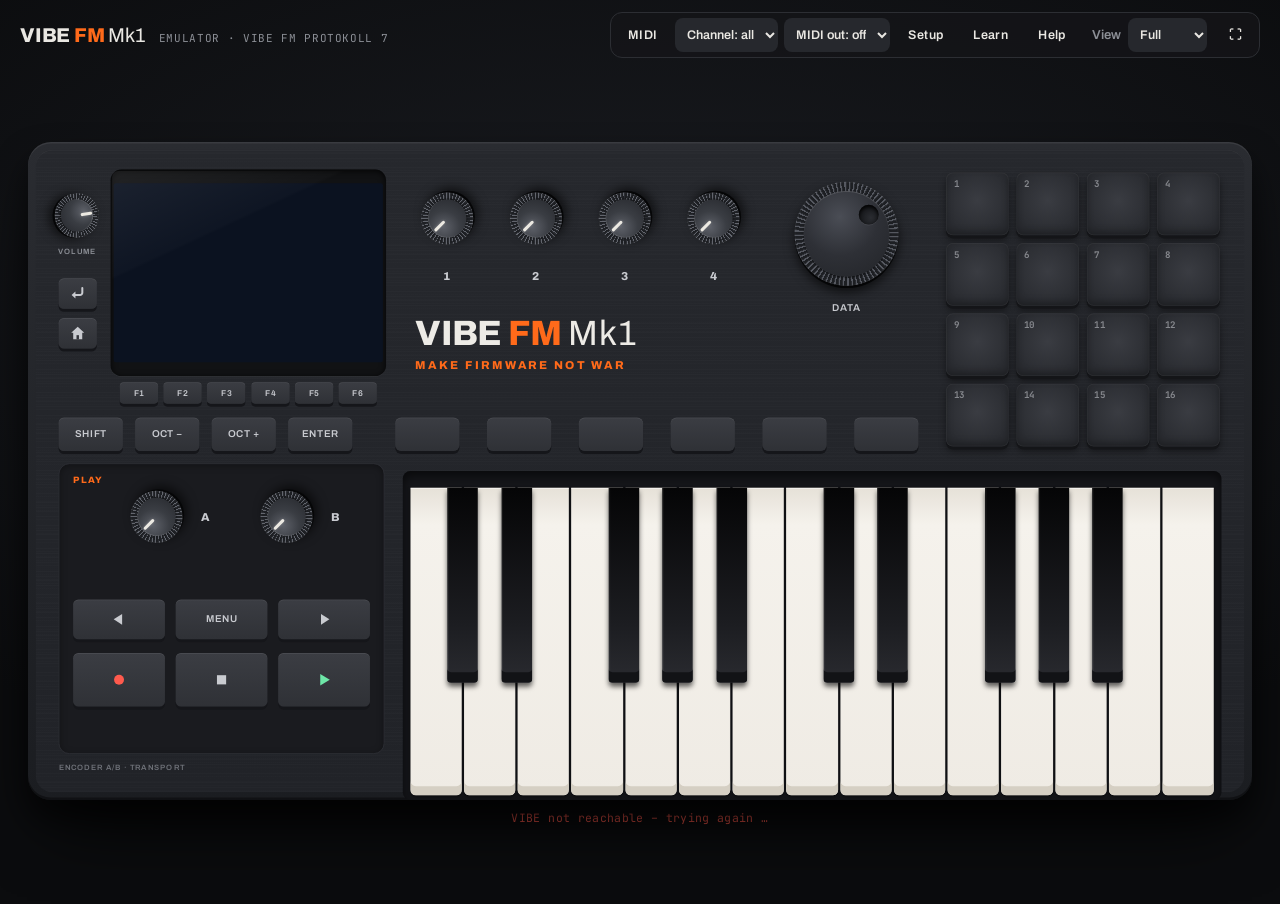
==== emulator/index.html @ ec6e6253 "The emulator in the SDK (emulator/, tools/emulator.py – the device in your browser, your builds list" ====
<!doctype html>
<html lang="en">
<head>
<meta charset="utf-8">
<meta name="viewport" content="width=device-width, initial-scale=1, viewport-fit=cover">
<meta name="robots" content="noindex, nofollow">
<meta name="theme-color" content="#0B0C0E">
<meta name="description" content="VIBE FM Mk1 in the browser: play the device with its real firmware – pads, keys, sequencer, synth.">
<title>VIBE FM Mk1 · Emulator</title>
<link rel="icon" href="data:image/svg+xml,%3Csvg xmlns='http://www.w3.org/2000/svg' viewBox='0 0 32 32'%3E%3Crect width='32' height='32' rx='7' fill='%23111214'/%3E%3Crect x='6' y='6' width='9' height='9' rx='2' fill='%23FF6A1A'/%3E%3Crect x='17' y='6' width='9' height='9' rx='2' fill='%233FA9F5'/%3E%3Crect x='6' y='17' width='9' height='9' rx='2' fill='%23F5C93F'/%3E%3Crect x='17' y='17' width='9' height='9' rx='2' fill='%236EE7A8'/%3E%3C/svg%3E">
<link rel="stylesheet" href="css/vibe.css">
<style>
  .tools select { min-height: 34px; border: 0; border-radius: 8px; background: #26282D; color: var(--fg); font: 600 12.5px var(--sans); padding: 0 8px; cursor: pointer; max-width: 190px; }
  .status { margin: 10px 0 0; font: 400 11.5px var(--mono); color: var(--muted); min-height: 16px; letter-spacing: 0.03em; }
  .status.bad { color: #FF5A4D; }
  body.plugin.dropping::after { content: 'Drop the firmware here – the .zip from thefirmwarehub.com (or its .wasm)'; position: fixed; inset: 12px; z-index: 50; display: grid; place-items: center; text-align: center; padding: 24px; border: 3px dashed #FF60BE; border-radius: 30px; background: rgba(11, 12, 14, 0.82); font: 800 26px var(--sans); color: var(--fg); pointer-events: none; }
  .stagewrap.drop::after { content: 'Drop firmware (.wasm) here'; position: absolute; inset: 0; z-index: 20; display: grid; place-items: center; border: 3px dashed var(--accent); border-radius: 30px; background: rgba(11, 12, 14, 0.7); font: 800 28px var(--sans); color: var(--fg); }
  .dispmenu p { margin: 0 0 8px; color: #8A93A6; font-size: 11px; }
</style>
</head>
<body>
<header class="topbar">
  <div class="brand"><b>VIBE</b> <em>FM</em> <span>Mk1</span> <small>Emulator · VIBE FM Protokoll 7</small></div>
  <nav class="tools" aria-label="Tools">
    <select id="fw" aria-label="Firmware"></select>
    <button type="button" id="tb-rear" class="wide" title="Show or hide the rear panel connectors">Rear panel</button>
    <button type="button" id="tb-in" class="wide" title="Microphone or audio interface: channel 1 = IN 1, channel 2 = IN 2">Audio input</button>
    <button type="button" id="tb-midi" class="wide" title="USB MIDI: keyboard, Launchpad Mini MK3, BeatStep Pro …">MIDI</button>
    <select id="midich" aria-label="MIDI channel" title="Global MIDI channel: only messages on this channel reach the firmware (pads on channel 10 and the controller mapping always apply)"><option value="0">Channel: all</option><option value="1">Channel 1</option><option value="2">Channel 2</option><option value="3">Channel 3</option><option value="4">Channel 4</option><option value="5">Channel 5</option><option value="6">Channel 6</option><option value="7">Channel 7</option><option value="8">Channel 8</option><option value="9">Channel 9</option><option value="10">Channel 10</option><option value="11">Channel 11</option><option value="12">Channel 12</option><option value="13">Channel 13</option><option value="14">Channel 14</option><option value="15">Channel 15</option><option value="16">Channel 16</option></select>
    <select id="midiout" aria-label="MIDI out" title="SDK 9: where the firmware's MIDI out goes (notes, clock) – a port, or off"><option value="">MIDI out: off</option></select>
    <button type="button" id="tb-setup" class="wide" title="Set up a controller: walks you through every VIBE control, you move the matching one on your controller">Setup</button>
    <button type="button" id="tb-learn" class="wide" title="MIDI learn: tap a VIBE control, then move one on your controller. Shift+click clears all mappings">Learn</button>
    <button type="button" id="tb-cheat" title="Cheat sheet of the running firmware, right of the device">Cheat sheet</button>
    <button type="button" id="tb-help">Help</button>
    <label class="viewsel" title="Editor: every parameter at once · Full: the whole device · Rack: the device without keys and pads, the display bigger · Display: just the screen, pixel-exact">View
      <select id="tb-view">
        <option value="editor" hidden disabled>Editor</option>
        <option value="full">Full</option>
        <option value="rack">Rack</option>
        <option value="display">Display</option>
      </select>
    </label>
    <button type="button" id="tb-full" aria-label="Full screen">⛶</button>
  </nav>
  <input type="file" id="fwfile" accept=".wasm" hidden>
</header>

<main class="stage">
  <div id="stagewrap" class="stagewrap">
    <div id="device" class="device" aria-label="VIBE FM Mk1"></div>
    <div id="power" class="power">
      <div class="intro">
        <p class="kicker">Playable prototype · real firmware in the browser</p>
        <h1>VIBE <em>FM</em> <span>Mk1</span></h1>
        <p class="lead">One instrument, many firmwares. What you play here is the same code that will run on the device.</p>
        <div class="cta">
          <button type="button" id="power-on" class="go"><span class="pwr">⏻</span>Power on</button>
          <button type="button" id="power-demo" class="demo">▶ Hear the demo</button>
        </div>
        <ul class="hints">
          <li>Tap <b>pads &amp; keys</b></li>
          <li>Hold <b>HOME</b> = all modes</li>
          <li>Drag or scroll the <b>encoders</b></li>
        </ul>
        <p class="foot">Headphones recommended · <a href="https://vibe3d.designburgapps.com/" target="_blank" rel="noopener">See the device in 3D ↗</a></p>
        <p class="turn">Please turn your phone sideways</p>
      </div>
    </div>
  </div>
  <div id="rear" class="rear" aria-label="Rear panel: connectors"></div>
  <p id="status" class="status" role="status"></p>
</main>

<aside id="cheat" class="cheat" aria-label="Firmware cheat sheet" hidden><p class="none">Power on – then this shows how to play the running firmware.</p></aside>

<dialog id="help" class="help">
  <h2>How to play VIBE</h2>
  <div class="cols">
    <section>
      <h3>On the device</h3>
      <ul>
        <li><b>PLAY / STOP</b> start the beat, <b>REC</b> records pads and keys into the pattern.</li>
        <li><b>Pads</b> play drums – centre = loud, edge = soft.</li>
        <li><b>Keys</b> play the synth, swiping across works too.</li>
        <li><b>Encoders</b>: drag or scroll. <b>A / B</b> and <b>DATA</b> do what the display's left column says. Values show in the display.</li>
        <li><b>F1–F6</b> do what the display shows above them.</li>
        <li><b>MENU</b> shows every encoder, key and pad of the open page in the display – hold SHIFT for the second layer.</li>
        <li><b>Cheat sheet</b> (top bar): how the running firmware is played, right of the device, toggles on and off.</li>
        <li><b>OberVave 2.0</b> (default): four tracks A–D. <b>F1</b> MIXER (again: LEVEL → PAN → SENDS), <b>F2</b> TRACKS, <b>F3/F4</b> sound, <b>F5</b> SAVE, <b>F6</b> GLOBAL, SHIFT+F6 UNDO. Colour keys FX ENV LFO ARP EDIT SEQ; SEQ again = TRACKS → STEPS → TRACK. Pad row 1 = start/stop a track on the bar, row 2 = select a track; in MIXER rows 2–3 mute (SHIFT+pad = solo). A = track, B = sound, DATA = bar (STEPS) or next pattern (MIXER / TRACKS). Hold <b>REC</b> 1 s or <b>SHIFT+REC</b> clears the selected track.</li>
        <li><b>VIBE GROOVE 1.5</b> (groovebox): eight tracks A–H in two banks (<b>tap SHIFT</b> = A–D / E–H), each DRUMS or SYNTH with any kit or sound. Played like OberVave – same F keys, colour keys, pads and encoders.</li>
        <li><b>OberVave 3 (beta)</b> and <b>GROOVE</b>: the colour keys run as the signal goes – <b>SOUND · ENV · LFO · ARP · FX · SEQ</b> (OberVave 2.0 still FX ENV LFO ARP EDIT SEQ).</li>
        <li><b>Holding with the mouse:</b> in OberVave first <b>SHIFT+F5</b> (HOLD), then a colour key – it stays held until you click it again.</li>
      </ul>
    </section>
    <section>
      <h3>Computer keyboard</h3>
      <ul>
        <li><kbd>Z</kbd><kbd>X</kbd><kbd>C</kbd>… white keys, <kbd>S</kbd><kbd>D</kbd><kbd>G</kbd>… black keys (on a German layout <kbd>Y</kbd> instead of <kbd>Z</kbd>)</li>
        <li><kbd>1</kbd>–<kbd>8</kbd>, <kbd>Q</kbd>–<kbd>I</kbd> pads 1–16</li>
        <li><kbd>Space</kbd> play/stop · <kbd>O</kbd> REC · <kbd>Tab</kbd> HOME</li>
        <li><kbd>←</kbd><kbd>→</kbd> octave · <kbd>Shift</kbd> SHIFT · <kbd>Esc</kbd> back</li>
      </ul>
      <h3>Controllers (USB MIDI, Chrome/Edge)</h3>
      <ul>
        <li><b>Launchpad Mini MK3</b>: top left 4×4 = pads, top right = PLAY/STOP/REC/HOME and the six keys, bottom two octaves of keys, lights as on the device.</li>
        <li><b>MPK mini IV / MK3</b> (any preset, DAW too): K1–K4 = encoders 1–4, K5 = DATA, K6 = volume, K7 = A, K8 = B; pads = pads 1–8, bank B = 9–16; keys, pitch/mod wheel and sustain pedal go to the firmware. Buttons (only in the <b>DAW preset</b>): − / + step through the colour keys, MIXER, TRACKS, GLOBAL and MENU; TAP TEMPO = the chosen one again (pages through its area); Stop/Play = PLAY, Loop = STOP, Record = REC, Undo = HOME, Overdub = ENTER, SHIFT = SHIFT, push encoder = DATA. Black keys wrong? The MPK's Scales mode is on (SHIFT+pad 7 turns it off). Map it differently: <b>Setup</b>.</li>
        <li><b>MIDI channel</b> (top bar): "all" passes every channel to the firmware; channel 1–16 only that one. Pads on channel 10 and the controller mappings (MPK, Launchpad, learned) always apply.</li>
        <li><b>BeatStep Pro</b> &amp; co.: drum pads (channel 10) = pads; knobs with <b>Learn</b>: tap a VIBE control, move one on the controller.</li>
      </ul>
      <h3>Rear panel (below the device)</h3>
      <ul>
        <li><b>IN 1 / IN 2</b>: channels 1 and 2 of your interface. LINE / MIC / HI-Z is set by the firmware.</li>
        <li><b>PEDAL</b>: footswitch (<kbd>P</kbd> or MIDI CC64) or expression (knob or CC11).</li>
        <li><b>CV OUT / GATE OUT</b> show what the firmware sends. <b>CV IN</b>: knob −5…+5 V. <b>CLK IN</b>: tap or MIDI clock.</li>
      </ul>
      <h3>Firmware</h3>
      <ul>
        <li>Choose it in the top bar, HOME + pad 16, or drop your own <b>.wasm</b> onto the device.</li>
      </ul>
    </section>
  </div>
  <p class="note">This runs the real firmware (C → WebAssembly) on the VIBE SDK – the same code goes onto the device.</p>
  <button type="button" id="help-close" class="close">Close</button>
</dialog>

<script type="module" src="js/host.js"></script>
</body>
</html>
---- emulator/css/vibe.css ----
/* VIBE FM Mk1 web: a dark product stage with the device scaled to fit. The device itself is drawn at 1600 x 860 px
   (4 px = 1 mm, same numbers as the 3D model) and scaled as one block, so every control keeps its real proportions. */
@font-face { font-family: 'Archivo'; font-weight: 400; font-display: swap; src: url(../fonts/archivo-latin-400-normal.woff2) format('woff2'); }
@font-face { font-family: 'Archivo'; font-weight: 600; font-display: swap; src: url(../fonts/archivo-latin-600-normal.woff2) format('woff2'); }
@font-face { font-family: 'Archivo'; font-weight: 800; font-display: swap; src: url(../fonts/archivo-latin-800-normal.woff2) format('woff2'); }
@font-face { font-family: 'JetBrains Mono'; font-weight: 400; font-display: swap; src: url(../fonts/jetbrains-mono-latin-400-normal.woff2) format('woff2'); }
@font-face { font-family: 'JetBrains Mono'; font-weight: 700; font-display: swap; src: url(../fonts/jetbrains-mono-latin-700-normal.woff2) format('woff2'); }

:root {
  --accent: #FF6A1A; --bg: #0B0C0E; --fg: #E9E7E2; --muted: #8C8F96; --line: #2C2E33;
  --sans: 'Archivo', 'Helvetica Neue', Arial, sans-serif; --mono: 'JetBrains Mono', ui-monospace, Menlo, monospace;
  color-scheme: dark;
}
* { box-sizing: border-box; }
html, body { margin: 0; height: 100%; }
body {
  background: radial-gradient(120% 90% at 50% 35%, #1a1c21 0%, #0B0C0E 62%) fixed, var(--bg);
  color: var(--fg); font-family: var(--sans); overflow: hidden; -webkit-tap-highlight-color: transparent;
}

/* ---------- top bar ---------- */
.topbar { display: flex; align-items: center; justify-content: space-between; gap: 12px; padding: calc(env(safe-area-inset-top, 0px) + 12px) 20px 6px; }
.brand { font-size: 20px; letter-spacing: -0.01em; white-space: nowrap; }
.brand b { font-weight: 800; } .brand em { font-style: normal; font-weight: 800; color: var(--accent); } .brand span { font-weight: 400; }
.brand small { font: 400 11px var(--mono); color: var(--muted); letter-spacing: 0.06em; margin-left: 10px; text-transform: uppercase; }
body.plugin .brand span { color: #FF60BE; font-weight: 800; }
.brand small.claim { font: 800 11px var(--sans); color: #FFFFFF; letter-spacing: 0.2em; } .brand small.claim i { font-style: normal; color: #FF60BE; }
.tools { display: flex; gap: 6px; min-width: 0; overflow-x: auto; scrollbar-width: none; padding: 5px; border-radius: 12px; background: rgba(20, 21, 24, 0.8); border: 1px solid var(--line); }
.tools button { min-height: 34px; padding: 0 12px; border: 0; border-radius: 8px; background: transparent; color: var(--fg); font: 600 12.5px var(--sans); letter-spacing: 0.03em; cursor: pointer; }
.tools button:hover { background: #26282D; }
.tools button.on { background: var(--accent); color: #111214; }
.tools button:focus-visible { outline: 2px solid var(--fg); outline-offset: 2px; }
.tools button { white-space: nowrap; flex: none; }
.rear[hidden] { display: none; }
@media (max-width: 1100px) { .brand small:not(.claim) { display: none; } .tools .wide:not(#tb-rear) { display: none; } }
/* phones held sideways: every pixel of height goes to the device */
@media (max-height: 500px) {
  .topbar { padding: calc(env(safe-area-inset-top, 0px) + 4px) 10px 2px; } .brand { font-size: 15px; }
  .tools { padding: 3px; } .tools button, .tools select { min-height: 28px; font-size: 11.5px; }
  .status { display: none; } .stage { height: calc(100% - 40px); }
}
@media (max-width: 640px) { .brand { font-size: 17px; } .tools button { padding: 0 9px; font-size: 12px; } .tools select { max-width: 130px; } .topbar { padding-left: 10px; padding-right: 10px; } }

/* ---------- stage ---------- */
.stage { display: flex; flex-direction: column; align-items: center; justify-content: center; height: calc(100% - 60px); }
.bigdisp { display: none; position: fixed; inset: 0; top: 48px; z-index: 30; background: #050607; flex-direction: column; align-items: center; justify-content: center; cursor: zoom-out; }
.biglabels { display: flex; flex-wrap: wrap; justify-content: center; gap: 6px 16px; margin-top: 12px; font: 13px var(--mono); color: #8A93A6; max-width: 90vw; }
.biglabels b { color: #E6EAF2; margin-right: 4px; } .biglabels i { flex-basis: 100%; height: 0; }
.btn.free { font: 700 11px var(--sans); letter-spacing: 0.04em; }
.bigdisp.on { display: flex; }
.bigdisp canvas { image-rendering: pixelated; image-rendering: crisp-edges; border-radius: 6px; box-shadow: 0 0 60px #000; }
.stagewrap { position: relative; -webkit-touch-callout: none; user-select: none; -webkit-user-select: none; }
.device {
  position: absolute; left: 0; top: 0; width: 1600px; height: 860px; transform-origin: 0 0;
  border-radius: 30px; overflow: hidden; touch-action: none; user-select: none; -webkit-user-select: none; -webkit-touch-callout: none;
  background: linear-gradient(180deg, #2a2c31 0%, #1b1d21 100%);
  box-shadow: 0 60px 90px -30px rgba(0, 0, 0, 0.85), 0 22px 40px rgba(0, 0, 0, 0.55), inset 0 2px 0 rgba(255, 255, 255, 0.07), inset 0 -3px 0 rgba(0, 0, 0, 0.4);
}
.plate {
  position: absolute; inset: 10px; border-radius: 22px;
  background:
    repeating-linear-gradient(0deg, rgba(255, 255, 255, 0.016) 0 1px, transparent 1px 2px, rgba(255, 255, 255, 0.008) 2px 3px, transparent 3px 6px),
    linear-gradient(180deg, #26282d, #212328);
  box-shadow: inset 0 1px 0 rgba(255, 255, 255, 0.06);
}
.plate > * { position: absolute; }
.print { transform: translate(-50%, 0) translate(-10px, -10px); color: #C9CBD0; font: 600 13px var(--sans); letter-spacing: 1px; white-space: nowrap; }
.print.knum { font-size: 15px; font-weight: 800; }
.print.small { font-size: 10px; color: #8d9097; letter-spacing: 1.2px; }
.print.left { transform: translate(-10px, -10px); color: #6F7279; }
.wordmark { left: 0; transform: translate(-10px, -10px); font: 800 46px/1 var(--sans); color: #EDEBE6; letter-spacing: -0.5px; white-space: nowrap; }
.wordmark b { color: var(--accent); font-weight: 800; }
.wordmark span { font-weight: 400; letter-spacing: 1px; }
.wordmark i { display: block; font: 800 15px var(--sans); letter-spacing: 3px; color: var(--accent); font-style: normal; margin-top: 10px; }
.wordmark i em { font-style: normal; }
/* the plugin: VIBE FM VST, the claim white and pink (the hub's colours) */
body.plugin .wordmark i { color: #FFFFFF; } body.plugin .wordmark i em { color: #FF60BE; }
body.plugin .wordmark span { color: #FF60BE; font-weight: 800; }
/* ---------- the box view: no keys, no pads, the display bigger (panel.js setBox) ---------- */
.device.boxview { height: 620px; }
.device.boxview .screen, .device.boxview .dispmenu { left: 6px; top: 7px; width: 648px; height: 432px; }
.device.boxview .wordmark { font-size: 36px; } .device.boxview .wordmark i { font-size: 13px; margin-top: 7px; }
.device.boxview .pad, .device.boxview .key, .device.boxview .keybed, .device.boxview .plate > .print { display: none; }
.boxprints { display: none; } .device.boxview .boxprints { display: block; }
.boxprints .print { position: absolute; transform: translate(-50%, 0); }
.playpanel { transform: translate(-10px, -10px); background: #1A1B1F; border: 1.5px solid #2E3036; border-radius: 14px; box-shadow: inset 0 2px 10px rgba(0, 0, 0, 0.35); }
.playpanel span { position: absolute; left: 18px; top: 14px; font: 800 12px var(--sans); letter-spacing: 2px; color: var(--accent); }
.keybed { transform: translate(-10px, -10px); background: #15161A; border-radius: 10px; box-shadow: inset 0 6px 14px rgba(0, 0, 0, 0.6); }

/* ---------- display ---------- */
.well { position: absolute; background: #111214; border-radius: 14px; box-shadow: inset 0 2px 8px rgba(0, 0, 0, 0.8), 0 1px 0 rgba(255, 255, 255, 0.05); }
.screen { position: absolute; left: 4px; top: 17.7px; width: 352px; height: 234.7px; border-radius: 3px; image-rendering: auto; background: #0B1220; }
.dispmenu { position: absolute; left: 4px; top: 17.7px; width: 352px; height: 234.7px; border-radius: 3px; background: rgba(11, 18, 32, 0.97); color: #E6EAF2; font: 12px var(--mono); padding: 10px 12px; overflow: auto; display: none; }
.dispmenu.on { display: block; }
.dispmenu h4 { margin: 0 0 8px; font: 700 13px var(--mono); color: var(--accent); }
.dispmenu button { display: flex; width: 100%; justify-content: space-between; gap: 8px; text-align: left; margin: 0 0 5px; padding: 7px 9px; border: 0; border-radius: 4px; background: #18223A; color: #E6EAF2; font: 700 11.5px var(--mono); cursor: pointer; }
.dispmenu button small { font-weight: 400; color: #8A93A6; }
.dispmenu button:hover, .dispmenu button:focus-visible { background: #24314A; outline: none; }
.dispmenu button.cur { box-shadow: inset 3px 0 0 var(--accent); }
.glass { position: absolute; inset: 2px; border-radius: 8px; pointer-events: none;
  background: linear-gradient(155deg, rgba(255, 255, 255, 0.07) 0%, rgba(255, 255, 255, 0.015) 32%, transparent 33%, transparent 100%); }

/* ---------- buttons ---------- */
.btn {
  position: absolute; border: 0; border-radius: 7px; cursor: pointer; padding: 0; touch-action: none;
  background: linear-gradient(180deg, #3b3d43, #2f3136); color: #C9CBD0; font: 600 13px var(--sans); letter-spacing: 0.04em;
  box-shadow: 0 4px 0 #15161a, 0 6px 12px rgba(0, 0, 0, 0.5), inset 0 1px 0 rgba(255, 255, 255, 0.09);
  transition: transform 0.04s, box-shadow 0.04s, background 0.08s;
  display: flex; align-items: center; justify-content: center;
}
.btn.soft { font-size: 11px; border-radius: 5px; box-shadow: 0 3px 0 #15161a, 0 4px 8px rgba(0, 0, 0, 0.45), inset 0 1px 0 rgba(255, 255, 255, 0.08); }
.btn svg { width: 24px; height: 24px; }
.btn.icon.rec { color: #FF5A4D; } .btn.icon.play { color: #6EE7A8; }
.btn.down { transform: translateY(3px); box-shadow: 0 1px 0 #15161a, 0 2px 4px rgba(0, 0, 0, 0.5), inset 0 1px 0 rgba(255, 255, 255, 0.05); }
.btn.led { --led: var(--accent); --lvl: 0;
  background: linear-gradient(180deg, color-mix(in srgb, var(--led) calc(var(--lvl) * 100%), #3b3d43), color-mix(in srgb, var(--led) calc(var(--lvl) * 92%), #2f3136));
  box-shadow: 0 4px 0 #15161a, 0 0 calc(var(--lvl) * 24px) color-mix(in srgb, var(--led) calc(var(--lvl) * 60%), transparent), inset 0 1px 0 rgba(255, 255, 255, 0.09); }
.btn.led.bright { color: #111214; }
.btn.led.down { box-shadow: 0 1px 0 #15161a, 0 0 calc(var(--lvl) * 18px) color-mix(in srgb, var(--led) calc(var(--lvl) * 60%), transparent); }
/* the six free keys: no print, a coloured light (dim = its colour, bright = active) */
.btn.free { border-radius: 8px; }
.btn:focus-visible { outline: 3px solid var(--fg); outline-offset: 3px; }

/* a key held by double click */
.btn.latched { outline: 2px dashed var(--fg); outline-offset: 3px; }

/* ---------- encoders ---------- */
.knobwrap { position: absolute; cursor: ns-resize; touch-action: none; border-radius: 50%; }
.knobwrap:focus-visible { outline: 3px solid var(--fg); outline-offset: 2px; }
.knob {
  position: absolute; left: 50%; top: 50%; border-radius: 50%;
  transform: translate(-50%, -50%) rotate(var(--a, -135deg));
  background: repeating-conic-gradient(from 0deg, #1d1f23 0deg 4deg, #62656d 4deg 6deg, #2a2c31 6deg 8deg);
  box-shadow: 0 8px 14px rgba(0, 0, 0, 0.65), 0 3px 0 #0b0c0e, inset 0 0 0 1px rgba(255, 255, 255, 0.06);
}
.knob .cap { position: absolute; inset: 13%; border-radius: 50%; background: radial-gradient(circle at 40% 28%, #5d6068 0%, #3a3d43 45%, #26282d 100%); box-shadow: inset 0 1px 1px rgba(255, 255, 255, 0.18), 0 1px 2px rgba(0, 0, 0, 0.6); }
.knob .ind { position: absolute; left: calc(50% - 2px); top: 16%; width: 4px; height: 26%; border-radius: 2px; background: #ece9e2; box-shadow: 0 0 4px rgba(255, 255, 255, 0.25); }
.knobwrap.grab .knob { box-shadow: 0 8px 14px rgba(0, 0, 0, 0.65), 0 3px 0 #0b0c0e, 0 0 0 2px color-mix(in srgb, var(--accent) 50%, transparent); }
.jogwrap { cursor: grab; }
.knob.jog { left: 0; top: 0; transform: none; background: repeating-conic-gradient(from 0deg, #1d1f23 0deg 2.5deg, #555860 2.5deg 4deg, #2a2c31 4deg 5deg); }
.knob.jog .cap { inset: 9%; background: radial-gradient(circle at 42% 30%, #4a4d55 0%, #2e3036 50%, #222428 100%); }
.knob.jog .dimple { position: absolute; left: 62%; top: 22%; width: 26px; height: 26px; border-radius: 50%; background: radial-gradient(circle at 60% 65%, #2a2c31, #0c0d0f); box-shadow: inset 0 3px 5px rgba(0, 0, 0, 0.9), 0 1px 0 rgba(255, 255, 255, 0.08); }

/* ---------- pads ---------- */
.pad {
  position: absolute; border-radius: 9px; cursor: pointer; touch-action: none;
  --l: 0; --c: #888;
  background:
    radial-gradient(circle at 50% 45%, color-mix(in srgb, var(--c) calc(var(--l) * 100%), #3a3c42) 0%, color-mix(in srgb, var(--c) calc(var(--l) * 70%), #2a2c31) 75%);
  box-shadow: 0 0 calc(var(--l) * 42px) color-mix(in srgb, var(--c) calc(var(--l) * 85%), transparent),
    0 4px 0 #141518, 0 6px 10px rgba(0, 0, 0, 0.45), inset 0 0 0 1px rgba(255, 255, 255, 0.05), inset 0 -5px 10px rgba(0, 0, 0, 0.3);
  transition: transform 0.04s;
}
.pad.down { transform: translateY(3px) scale(0.985); box-shadow: 0 0 calc(var(--l) * 42px) color-mix(in srgb, var(--c) calc(var(--l) * 85%), transparent), 0 1px 0 #141518, inset 0 0 0 1px rgba(255, 255, 255, 0.05); }
.pad .pn { position: absolute; left: 10px; top: 7px; font: 700 12px var(--mono); color: rgba(220, 224, 232, 0.5); mix-blend-mode: luminosity; }

/* ---------- keys ---------- */
.key { position: absolute; cursor: pointer; touch-action: none; }
.key.white {
  border-radius: 0 0 7px 7px; background: linear-gradient(180deg, #e6e1d8 0%, #f5f2ec 12%, #efebe4 100%);
  box-shadow: inset 0 -12px 0 #d5cfc3, inset 0 1px 0 #fff, 0 2px 4px rgba(0, 0, 0, 0.55);
}
.key.white.down { background: linear-gradient(180deg, #d7d2c8 0%, #e9e5de 14%, #e4dfd7 100%); box-shadow: inset 0 -5px 0 #cfc8bb, inset 0 3px 0 var(--accent), 0 1px 2px rgba(0, 0, 0, 0.5); }
.key.black {
  z-index: 2; border-radius: 0 0 5px 5px; background: linear-gradient(180deg, #050506 0%, #1c1d21 70%, #2a2b30 100%);
  box-shadow: inset 0 -14px 0 #121316, inset 2px 0 0 rgba(255, 255, 255, 0.05), 0 5px 7px rgba(0, 0, 0, 0.6);
}
.key.black.down { background: linear-gradient(180deg, #050506 0%, #141518 100%); box-shadow: inset 0 -6px 0 #0d0e10, inset 0 3px 0 var(--accent), 0 2px 3px rgba(0, 0, 0, 0.6); }

/* ---------- rear panel (jacks) ---------- */
.rear { display: flex; flex-wrap: wrap; align-items: center; justify-content: center; gap: 8px 18px; margin-top: 12px; padding: 8px 14px;
  max-width: calc(100vw - 32px); border: 1px solid var(--line); border-radius: 12px; background: rgba(20, 21, 24, 0.8); font: 600 11px var(--sans); }
.rear .rlabel { font: 700 10px var(--mono); letter-spacing: 0.14em; color: var(--accent); }
.rgroup { display: flex; align-items: center; gap: 10px; }
.jack { display: flex; flex-direction: column; align-items: center; gap: 2px; min-width: 52px; position: relative; }
.jack .hole { width: 18px; height: 18px; border-radius: 50%; background: radial-gradient(circle, #050506 0 38%, #8b8e95 40% 52%, #3a3c42 56%); box-shadow: 0 1px 2px rgba(0, 0, 0, 0.6); }
.jack b { font: 700 9.5px var(--sans); letter-spacing: 0.08em; color: #C9CBD0; white-space: nowrap; }
.jack small { font: 400 10px var(--mono); color: var(--muted); }
.jack .lvl { position: absolute; left: -6px; top: 2px; width: 3px; height: 20px; border-radius: 2px; background: #2c2e33; overflow: hidden; }
.jack .lvl::after { content: ''; position: absolute; left: 0; right: 0; bottom: 0; height: calc(var(--v, 0) * 100%); background: #6EE7A8; }
.jack .led { position: absolute; right: 2px; top: 0; width: 7px; height: 7px; border-radius: 50%; background: #2c2e33; }
.jack .led.on { background: var(--accent); box-shadow: 0 0 6px var(--accent); }
.rear .link { font: 700 9px var(--mono); letter-spacing: 0.1em; color: #4a4d55; }
.rear .link.on { color: #6EE7A8; }
.rear select, .rbtn { min-height: 30px; border: 0; border-radius: 7px; background: #26282D; color: var(--fg); font: 600 11.5px var(--sans); padding: 0 9px; cursor: pointer; }
.rbtn.on { background: var(--accent); color: #111214; }
.rear input[type=range] { width: 96px; accent-color: var(--accent); }
.rear [hidden] { display: none; }

/* ---------- power overlay = intro card ---------- */
.power {
  position: absolute; inset: 0; z-index: 10; border-radius: 30px; color: var(--fg); display: grid; place-items: center; padding: 16px;
  background: radial-gradient(70% 80% at 50% 50%, rgba(11, 12, 14, 0.62), rgba(11, 12, 14, 0.9));
  backdrop-filter: blur(4px) saturate(0.7); -webkit-backdrop-filter: blur(4px) saturate(0.7);
  transition: opacity 0.6s ease, visibility 0.6s; font-family: var(--sans);
}
.power.gone { opacity: 0; visibility: hidden; pointer-events: none; }
.intro { max-width: 560px; text-align: center; }
.intro .kicker { margin: 0 0 6px; font: 400 11px var(--mono); letter-spacing: 0.14em; text-transform: uppercase; color: var(--accent); }
.intro h1 { margin: 0; font: 800 clamp(30px, 6vw, 56px)/1 var(--sans); letter-spacing: -0.01em; }
.intro h1 em { font-style: normal; color: var(--accent); } .intro h1 span { font-weight: 400; }
.intro .lead { margin: 12px auto 20px; max-width: 46ch; font-size: clamp(13px, 1.7vw, 16px); line-height: 1.5; color: #cfd1d6; }
.cta { display: flex; gap: 10px; justify-content: center; flex-wrap: wrap; }
.cta button { min-height: 48px; padding: 0 22px; border-radius: 999px; font: 800 16px var(--sans); cursor: pointer; display: inline-flex; align-items: center; gap: 10px; }
.cta .go { border: 0; background: var(--accent); color: #111214; box-shadow: 0 0 0 8px color-mix(in srgb, var(--accent) 18%, transparent), 0 0 50px color-mix(in srgb, var(--accent) 45%, transparent); animation: pulse 2.2s ease-in-out infinite; }
.cta .go .pwr { font-size: 20px; }
.cta .demo { border: 1.5px solid #4a4d55; background: rgba(20, 21, 24, 0.7); color: var(--fg); }
.cta .demo:hover { border-color: var(--fg); }
.cta button:focus-visible { outline: 3px solid var(--fg); outline-offset: 4px; }
.hints { display: flex; justify-content: center; flex-wrap: wrap; gap: 6px 18px; margin: 20px 0 0; padding: 0; list-style: none; font-size: 13px; color: var(--muted); }
.hints b { color: var(--fg); font-weight: 600; }
.intro .foot { margin: 14px 0 0; font: 400 11.5px var(--mono); color: var(--muted); letter-spacing: 0.03em; }
.intro .foot a { color: var(--fg); }
.intro .turn { display: none; margin: 14px 0 0; padding: 8px 14px; border-radius: 8px; background: #26282d; font: 700 13px var(--sans); }
@keyframes pulse { 50% { box-shadow: 0 0 0 14px color-mix(in srgb, var(--accent) 8%, transparent), 0 0 70px color-mix(in srgb, var(--accent) 40%, transparent); } }
@media (prefers-reduced-motion: reduce) { .cta .go { animation: none; } }
/* small: the card covers the stage, not just the (tiny) device */
@media (max-width: 900px), (max-height: 560px) {
  .power { position: fixed; border-radius: 0; }
  .hints { font-size: 12px; margin-top: 14px; }
  .intro .lead { margin: 8px auto 14px; }
}
@media (max-height: 420px) { .intro .kicker, .hints { display: none; } .intro .lead { margin: 6px auto 10px; } }
@media (orientation: portrait) and (max-width: 700px) { .intro .turn { display: inline-block; } }
.stage .turnbar { display: none; }

/* ---------- cheat sheet: the running firmware's controls, right of the device ---------- */
.cheat { position: fixed; right: 12px; top: 64px; bottom: 12px; width: 340px; z-index: 5; overflow-y: auto; scrollbar-width: thin;
  padding: 14px 16px 16px; border: 1px solid var(--line); border-radius: 14px; background: rgba(20, 21, 24, 0.94);
  font-size: 12.5px; line-height: 1.45; color: #cfd1d6; }
.cheat[hidden] { display: none; }
.cheat h2 { margin: 0 0 2px; font-size: 17px; font-weight: 800; color: var(--fg); }
.cheat h2 small { font: 400 11px var(--mono); color: var(--muted); margin-left: 6px; }
.cheat h3 { margin: 14px 0 6px; font: 700 10.5px var(--mono); letter-spacing: 0.12em; text-transform: uppercase; color: var(--accent); }
.cheat p { margin: 0 0 6px; } .cheat .none { color: var(--muted); }
.cheat table { width: 100%; border-collapse: collapse; }
.cheat td { padding: 3px 4px; border-bottom: 1px solid #222428; vertical-align: top; }
.cheat td:first-child { white-space: nowrap; width: 1%; }
.cheat .k { display: inline-block; min-width: 46px; padding: 2px 5px; border-radius: 4px; background: #26282d; color: var(--fg);
  font: 700 10px var(--mono); text-align: center; letter-spacing: 0.04em; }
.cheat .k.c { color: #111214; }
.cheat kbd { font: 700 10px var(--mono); padding: 0 5px; border-radius: 4px; background: #26282d; border: 1px solid #3a3c42; }
.cheat .pads { display: grid; grid-template-columns: repeat(4, 1fr); gap: 4px; }
.cheat .pads div { padding: 5px 3px 4px 6px; border-radius: 5px; background: #1c1e22; border-left: 3px solid var(--c, #888);
  font: 700 9.5px var(--mono); color: var(--fg); line-height: 1.25; }
.cheat .pads div small { display: block; font-weight: 400; color: var(--muted); }
.cheat .dim { color: var(--muted); }
@media (max-width: 900px) { .cheat { left: 12px; width: auto; } }

/* ---------- help ---------- */
.help { max-width: min(760px, calc(100vw - 32px)); border: 1px solid var(--line); border-radius: 16px; background: #141518; color: var(--fg); padding: 26px 28px 22px; }
.help::backdrop { background: rgba(0, 0, 0, 0.6); backdrop-filter: blur(2px); }
.help h2 { margin: 0 0 14px; font-size: 22px; font-weight: 800; }
.help h3 { margin: 0 0 8px; font: 700 11px var(--mono); letter-spacing: 0.12em; text-transform: uppercase; color: var(--accent); }
.help .cols { display: grid; grid-template-columns: 1fr 1fr; gap: 26px; }
@media (max-width: 640px) { .help .cols { grid-template-columns: 1fr; gap: 14px; } }
.help ul { margin: 0 0 14px; padding-left: 18px; font-size: 14px; line-height: 1.55; color: #cfd1d6; }
.help li { margin-bottom: 4px; }
.help kbd { font: 700 11px var(--mono); padding: 1px 6px; border-radius: 4px; background: #26282d; border: 1px solid #3a3c42; margin: 0 1px; }
.help .note { font-size: 12.5px; color: var(--muted); margin: 4px 0 16px; }
.help .close { min-height: 40px; padding: 0 18px; border: 0; border-radius: 9px; background: var(--accent); color: #111214; font: 700 14px var(--sans); cursor: pointer; }

/* the plugin: the firmware's captions on the keys (panel.js printLabels) */
.btn .lab { display: block; font: 800 12px/1.05 var(--sans); letter-spacing: 0.06em; text-transform: uppercase; white-space: nowrap; overflow: hidden;
            text-overflow: ellipsis; max-width: 100%; padding: 0 4px; color: #F4F2EF; text-shadow: 0 1px 2px rgba(0, 0, 0, 0.85); pointer-events: none; }
.btn.soft .lab { font-size: 10.5px; letter-spacing: 0.03em; }
.device.boxview .btn.soft .lab { font-size: 12px; }

/* the plugin's page before the plugin is there (window.__VIBE_PLUGIN): no power-on screen, nothing of the emulator */
html.plugin-wait #power, html.plugin-wait .topbar .tools { display: none !important; }

/* ---------- the plugin's Editor view (editor.js): every parameter at once ---------- */
body.editing .stage, body.editing #status, body.editing .cheat, body.editing #cheat { display: none !important; }
.editor { position: fixed; inset: 58px 0 0 0; display: grid; grid-template-columns: 300px 1fr; gap: 18px; padding: 8px 18px 18px; overflow: hidden; }
.editor[hidden] { display: none; }
.ed-side { display: flex; flex-direction: column; gap: 12px; min-height: 0; }
.ed-disp { width: 300px; height: 200px; border-radius: 10px; border: 1px solid var(--line); image-rendering: auto; background: #000; }
.ed-tabs { display: flex; flex-wrap: wrap; gap: 6px; }
.ed-tab { flex: 1 0 44px; padding: 9px 0; border-radius: 8px; border: 1px solid var(--line); background: #17191d; color: var(--fg); font: 800 15px var(--sans); cursor: pointer; }
.ed-tab.on { background: var(--ed-acc, #FF60BE); border-color: var(--ed-acc, #FF60BE); color: #111; }
.ed-note { margin: 0; font: 400 12px/1.45 var(--sans); color: var(--muted); }
.ed-main { overflow-y: auto; display: grid; grid-template-columns: repeat(auto-fill, minmax(300px, 1fr)); gap: 12px; align-content: start; padding-right: 4px; }
.ed-card { background: #15171b; border: 1px solid var(--line); border-top: 3px solid var(--ed-acc, #FF60BE); border-radius: 12px; padding: 10px 12px 12px; }
.ed-head { grid-column: 1 / -1; display: flex; align-items: baseline; gap: 14px; padding: 2px 2px 4px; border-bottom: 2px solid var(--ed-acc, #FF60BE); }
.ed-head h2 { margin: 0; font: 900 28px var(--sans); letter-spacing: .04em; color: var(--ed-acc, #FF60BE); }
.ed-head span { font: 600 12px var(--mono); color: var(--muted); }
.ed-card h3 { margin: 0 0 8px; font: 800 12px var(--mono); letter-spacing: .08em; color: var(--ed-acc, #FF60BE); }
.ed-ctrls { display: flex; flex-wrap: wrap; gap: 6px 4px; }
.ed-ctl { width: 68px; display: flex; flex-direction: column; align-items: center; gap: 2px; text-align: center; }
.ed-ctl:has(.ed-seg), .ed-ctl:has(select) { width: 100%; align-items: stretch; text-align: left; }
.ed-knob { width: 52px; height: 52px; cursor: ns-resize; touch-action: none; }
.ed-knob .trk { fill: none; stroke: #2a2d33; stroke-width: 6; stroke-linecap: round; }
.ed-knob .val { fill: none; stroke: #40E0D0; stroke-width: 6; stroke-linecap: round; }
.ed-knob .ptr { stroke: #f2f2f2; stroke-width: 3; stroke-linecap: round; }
.ed-knob:hover .val { stroke: var(--ed-acc, #FF60BE); }
.ed-lab { font: 600 10px var(--sans); color: var(--muted); text-transform: uppercase; letter-spacing: .04em; line-height: 1.15; }
.ed-val { font: 700 12px var(--mono); color: var(--fg); }
.ed-seg { display: flex; gap: 3px; margin-top: 3px; }
.ed-seg button { flex: 1; padding: 5px 2px; border-radius: 6px; border: 1px solid var(--line); background: #1c1f24; color: var(--fg); font: 700 10px var(--mono); cursor: pointer; }
.ed-seg button.on { background: #40E0D0; border-color: #40E0D0; color: #0d1012; }
.ed-ctl select { margin-top: 3px; padding: 5px; border-radius: 6px; background: #1c1f24; color: var(--fg); border: 1px solid var(--line); font: 700 11px var(--mono); }
/* SDK 9 (28.10.): the Editor as the firmware describes it – a 12-column grid, notes, curves, sliders, toggles, XY pads */
.ed-main.ed-grid12 { grid-template-columns: repeat(12, minmax(0, 1fr)); }
.ed-cnote { margin: -4px 0 8px; font: 400 11px/1.4 var(--sans); color: var(--muted); }
.ed-curve { width: 100%; height: 44px; display: block; border-radius: 6px; margin: 0 0 8px; background: #1c1f24; }
.ed-ctl-sl { width: 100%; align-items: stretch; text-align: left; }
.ed-slrow { display: flex; justify-content: space-between; align-items: baseline; }
.ed-slider { width: 100%; margin: 4px 0 2px; accent-color: var(--ed-acc, #FF60BE); cursor: ew-resize; }
.ed-tog { width: 100%; padding: 7px 4px; border-radius: 6px; border: 1px solid var(--line); background: #1c1f24; color: var(--fg); font: 700 10px var(--mono); cursor: pointer; text-transform: uppercase; }
.ed-tog.on { background: var(--ed-acc, #FF60BE); border-color: var(--ed-acc, #FF60BE); color: #0d1012; }
.ed-ctl:has(.ed-tog) { width: 100%; align-items: stretch; }
.ed-ctl-xy { width: 100%; align-items: stretch; }
.ed-xy { position: relative; width: 100%; aspect-ratio: 16 / 9; max-height: 150px; border-radius: 8px; background: #1c1f24 radial-gradient(circle at center, #262a31 0, #1c1f24 70%); border: 1px solid var(--line); cursor: crosshair; touch-action: none; overflow: hidden; }
.ed-xy::before, .ed-xy::after { content: ''; position: absolute; background: #2a2d33; }
.ed-xy::before { left: 50%; top: 0; width: 1px; height: 100%; } .ed-xy::after { top: 50%; left: 0; height: 1px; width: 100%; }
.ed-dot { position: absolute; width: 14px; height: 14px; margin: -7px 0 0 -7px; border-radius: 50%; background: var(--ed-acc, #FF60BE); box-shadow: 0 0 0 3px rgba(255,255,255,.12); pointer-events: none; }
@media (max-width: 760px) { .editor { grid-template-columns: 1fr; overflow-y: auto; } .ed-disp { width: 100%; height: auto; aspect-ratio: 3 / 2; } }

/* the View dropdown (27.10.): Editor · Full · Rack · Display */
.viewsel { display: inline-flex; align-items: center; gap: 7px; font: 600 13px var(--sans); color: var(--muted); padding: 0 4px 0 8px; }
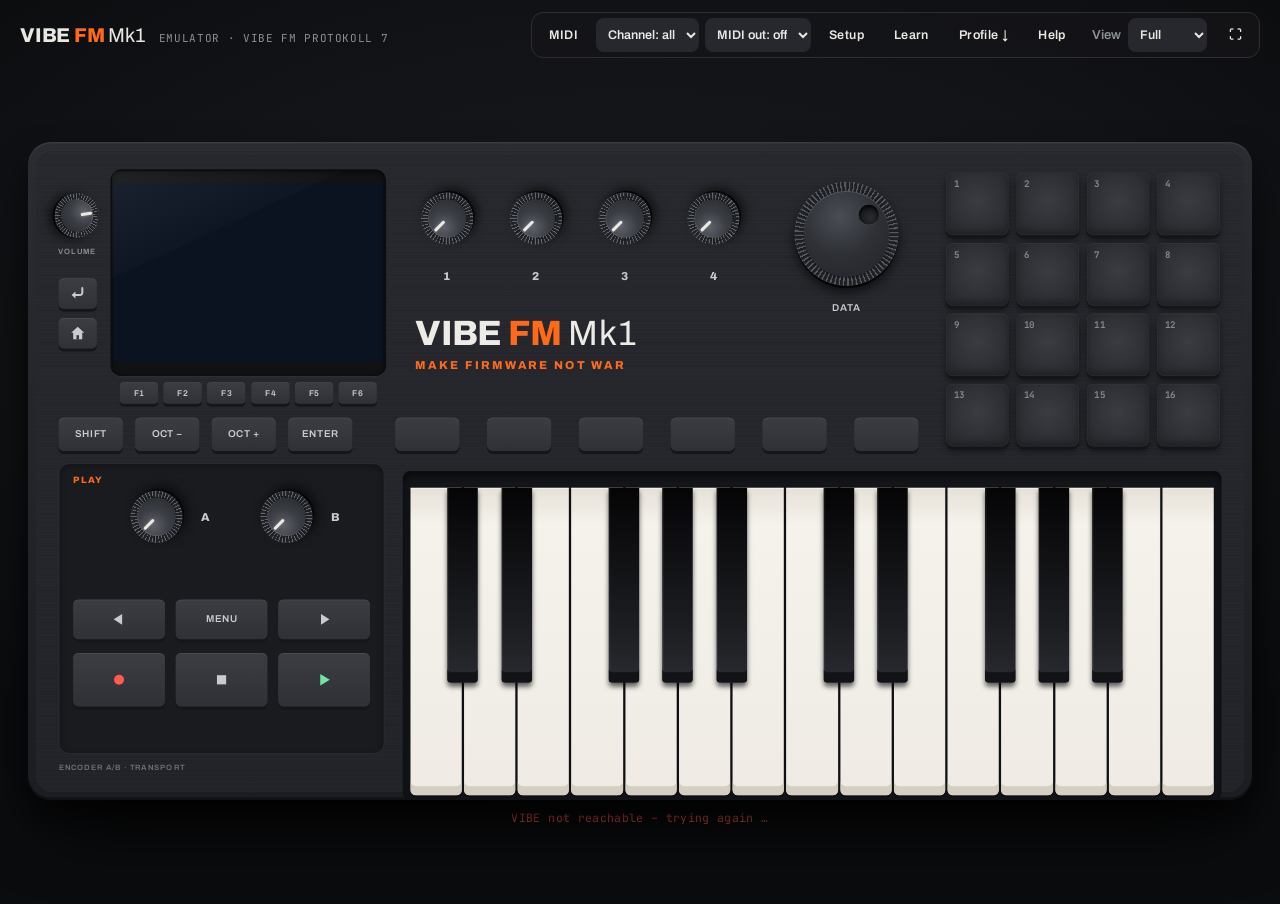
==== commit 2651fa15: "Early access 4 (SDK 11): the mixer convention (mix_* parameters – any mixer controller and the DAW w" ====
--- a/emulator/index.html
+++ b/emulator/index.html
@@ -30,6 +30,7 @@
     <select id="midiout" aria-label="MIDI out" title="SDK 9: where the firmware's MIDI out goes (notes, clock) – a port, or off"><option value="">MIDI out: off</option></select>
     <button type="button" id="tb-setup" class="wide" title="Set up a controller: walks you through every VIBE control, you move the matching one on your controller">Setup</button>
     <button type="button" id="tb-learn" class="wide" title="MIDI learn: tap a VIBE control, then move one on your controller. Shift+click clears all mappings">Learn</button>
+    <button type="button" id="tb-profile" class="wide" title="Save what Setup / Learn mapped as a controller profile (a .json file) – the same file works on the VIBE and in the plugin">Profile ↓</button>
     <button type="button" id="tb-cheat" title="Cheat sheet of the running firmware, right of the device">Cheat sheet</button>
     <button type="button" id="tb-help">Help</button>
     <label class="viewsel" title="Editor: every parameter at once · Full: the whole device · Rack: the device without keys and pads, the display bigger · Display: just the screen, pixel-exact">View
@@ -104,6 +105,7 @@
       <ul>
         <li><b>Launchpad Mini MK3</b>: top left 4×4 = pads, top right = PLAY/STOP/REC/HOME and the six keys, bottom two octaves of keys, lights as on the device.</li>
         <li><b>MPK mini IV / MK3</b> (any preset, DAW too): K1–K4 = encoders 1–4, K5 = DATA, K6 = volume, K7 = A, K8 = B; pads = pads 1–8, bank B = 9–16; keys, pitch/mod wheel and sustain pedal go to the firmware. Buttons (only in the <b>DAW preset</b>): − / + step through the colour keys, MIXER, TRACKS, GLOBAL and MENU; TAP TEMPO = the chosen one again (pages through its area); Stop/Play = PLAY, Loop = STOP, Record = REC, Undo = HOME, Overdub = ENTER, SHIFT = SHIFT, push encoder = DATA. Black keys wrong? The MPK's Scales mode is on (SHIFT+pad 7 turns it off). Map it differently: <b>Setup</b>.</li>
+        <li><b>Any controller:</b> <b>Setup</b> walks you through it, <b>Profile ↓</b> saves the result as a controller profile – the same file works on the VIBE and in the plugin. With FOCUS, one knob with a push (DATA + ENTER) and HOME reach everything.</li>
         <li><b>MIDI channel</b> (top bar): "all" passes every channel to the firmware; channel 1–16 only that one. Pads on channel 10 and the controller mappings (MPK, Launchpad, learned) always apply.</li>
         <li><b>BeatStep Pro</b> &amp; co.: drum pads (channel 10) = pads; knobs with <b>Learn</b>: tap a VIBE control, move one on the controller.</li>
       </ul>
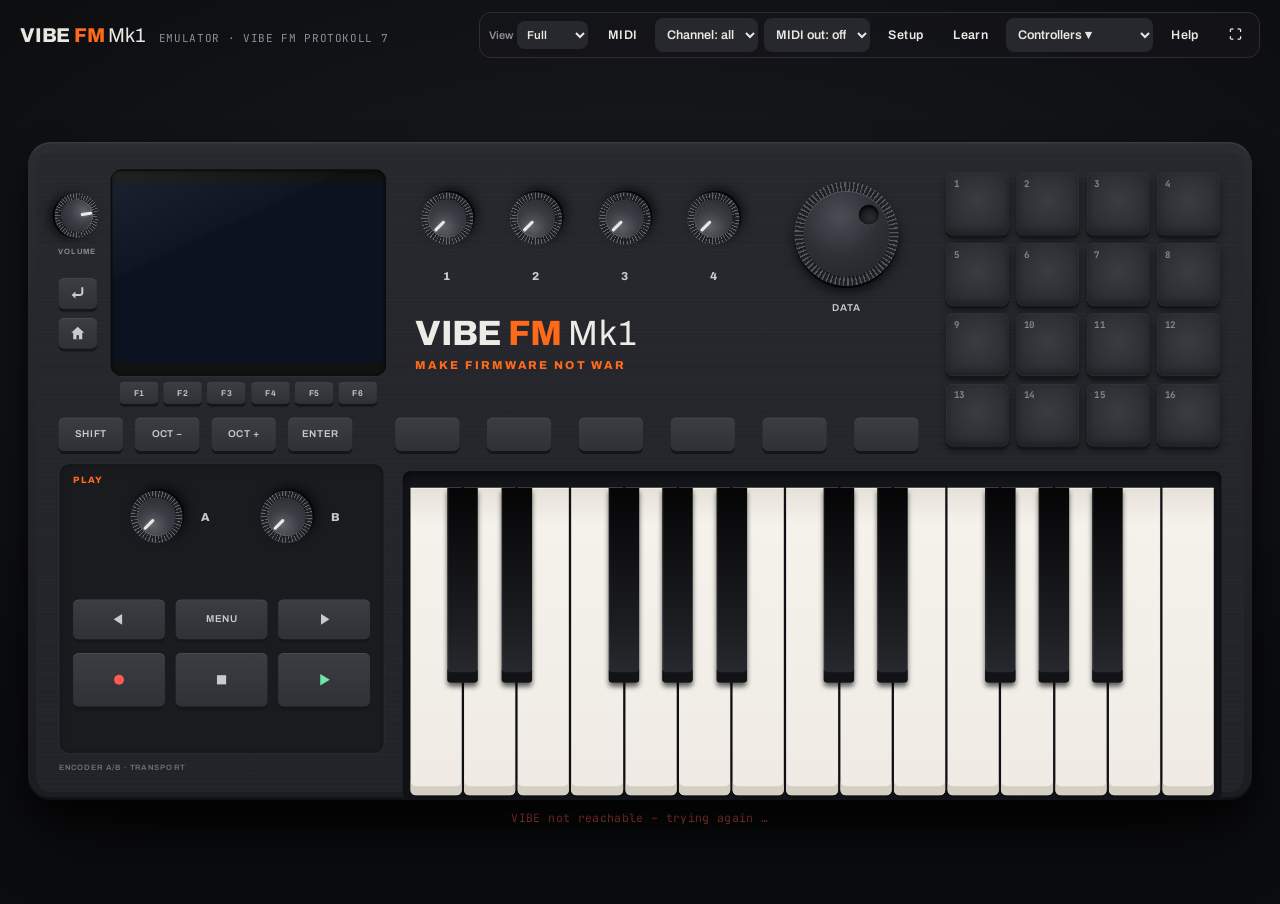
==== commit 34cded0a: "SDK 18 + 19: clicks into the display (vf_clicks(1), VIBE_EV_TOUCH – VIBE FM VST 0.7.1 and the emulat" ====
--- a/emulator/index.html
+++ b/emulator/index.html
@@ -14,6 +14,8 @@
   .status { margin: 10px 0 0; font: 400 11.5px var(--mono); color: var(--muted); min-height: 16px; letter-spacing: 0.03em; }
   .status.bad { color: #FF5A4D; }
   body.plugin.dropping::after { content: 'Drop the firmware here – the .zip from thefirmwarehub.com (or its .wasm)'; position: fixed; inset: 12px; z-index: 50; display: grid; place-items: center; text-align: center; padding: 24px; border: 3px dashed #FF60BE; border-radius: 30px; background: rgba(11, 12, 14, 0.82); font: 800 26px var(--sans); color: var(--fg); pointer-events: none; }
+  body.plugin.dropping.drop-media::after { content: 'Drop samples onto a pad or the display – a firmware (.zip) anywhere'; inset: auto 12px 12px 12px; padding: 10px 16px; border-width: 2px; border-radius: 14px; font: 700 16px var(--sans); }
+  .droptarget { outline: 3px solid #FF60BE !important; outline-offset: 2px; }
   .stagewrap.drop::after { content: 'Drop firmware (.wasm) here'; position: absolute; inset: 0; z-index: 20; display: grid; place-items: center; border: 3px dashed var(--accent); border-radius: 30px; background: rgba(11, 12, 14, 0.7); font: 800 28px var(--sans); color: var(--fg); }
   .dispmenu p { margin: 0 0 8px; color: #8A93A6; font-size: 11px; }
 </style>
@@ -23,16 +25,6 @@
   <div class="brand"><b>VIBE</b> <em>FM</em> <span>Mk1</span> <small>Emulator · VIBE FM Protokoll 7</small></div>
   <nav class="tools" aria-label="Tools">
     <select id="fw" aria-label="Firmware"></select>
-    <button type="button" id="tb-rear" class="wide" title="Show or hide the rear panel connectors">Rear panel</button>
-    <button type="button" id="tb-in" class="wide" title="Microphone or audio interface: channel 1 = IN 1, channel 2 = IN 2">Audio input</button>
-    <button type="button" id="tb-midi" class="wide" title="USB MIDI: keyboard, Launchpad Mini MK3, BeatStep Pro …">MIDI</button>
-    <select id="midich" aria-label="MIDI channel" title="Global MIDI channel: only messages on this channel reach the firmware (pads on channel 10 and the controller mapping always apply)"><option value="0">Channel: all</option><option value="1">Channel 1</option><option value="2">Channel 2</option><option value="3">Channel 3</option><option value="4">Channel 4</option><option value="5">Channel 5</option><option value="6">Channel 6</option><option value="7">Channel 7</option><option value="8">Channel 8</option><option value="9">Channel 9</option><option value="10">Channel 10</option><option value="11">Channel 11</option><option value="12">Channel 12</option><option value="13">Channel 13</option><option value="14">Channel 14</option><option value="15">Channel 15</option><option value="16">Channel 16</option></select>
-    <select id="midiout" aria-label="MIDI out" title="SDK 9: where the firmware's MIDI out goes (notes, clock) – a port, or off"><option value="">MIDI out: off</option></select>
-    <button type="button" id="tb-setup" class="wide" title="Set up a controller: walks you through every VIBE control, you move the matching one on your controller">Setup</button>
-    <button type="button" id="tb-learn" class="wide" title="MIDI learn: tap a VIBE control, then move one on your controller. Shift+click clears all mappings">Learn</button>
-    <button type="button" id="tb-profile" class="wide" title="Save what Setup / Learn mapped as a controller profile (a .json file) – the same file works on the VIBE and in the plugin">Profile ↓</button>
-    <button type="button" id="tb-cheat" title="Cheat sheet of the running firmware, right of the device">Cheat sheet</button>
-    <button type="button" id="tb-help">Help</button>
     <label class="viewsel" title="Editor: every parameter at once · Full: the whole device · Rack: the device without keys and pads, the display bigger · Display: just the screen, pixel-exact">View
       <select id="tb-view">
         <option value="editor" hidden disabled>Editor</option>
@@ -41,6 +33,17 @@
         <option value="display">Display</option>
       </select>
     </label>
+    <button type="button" id="tb-rear" class="wide" title="Show or hide the rear panel connectors">Rear panel</button>
+    <button type="button" id="tb-in" class="wide" title="Microphone or audio interface: channel 1 = IN 1, channel 2 = IN 2">Audio input</button>
+    <button type="button" id="tb-media" class="wide" title="Media: folders the firmware may read (samples, songs) – click to pick one, or drop a folder onto the device">Media</button>
+    <button type="button" id="tb-midi" class="wide" title="USB MIDI: keyboard, Launchpad Mini MK3, BeatStep Pro …">MIDI</button>
+    <select id="midich" aria-label="MIDI channel" title="Global MIDI channel: only messages on this channel reach the firmware (pads on channel 10 and the controller mapping always apply)"><option value="0">Channel: all</option><option value="1">Channel 1</option><option value="2">Channel 2</option><option value="3">Channel 3</option><option value="4">Channel 4</option><option value="5">Channel 5</option><option value="6">Channel 6</option><option value="7">Channel 7</option><option value="8">Channel 8</option><option value="9">Channel 9</option><option value="10">Channel 10</option><option value="11">Channel 11</option><option value="12">Channel 12</option><option value="13">Channel 13</option><option value="14">Channel 14</option><option value="15">Channel 15</option><option value="16">Channel 16</option></select>
+    <select id="midiout" aria-label="MIDI out" title="SDK 9: where the firmware's MIDI out goes (notes, clock) – a port, or off"><option value="">MIDI out: off</option></select>
+    <button type="button" id="tb-setup" class="wide" title="Set up a controller: walks you through every VIBE control, you move the matching one on your controller">Setup</button>
+    <button type="button" id="tb-learn" class="wide" title="MIDI learn: tap a VIBE control, then move one on your controller. Shift+click clears all mappings">Learn</button>
+    <select id="ctlsel" class="wide" aria-label="Controller profile" title="Controller profiles: which one maps your controller, load one, save yours, share it – the same file works on the VIBE, in the plugin and here"></select>
+    <button type="button" id="tb-cheat" title="Cheat sheet of the running firmware, right of the device">Cheat sheet</button>
+    <button type="button" id="tb-help">Help</button>
     <button type="button" id="tb-full" aria-label="Full screen">⛶</button>
   </nav>
   <input type="file" id="fwfile" accept=".wasm" hidden>
@@ -74,6 +77,16 @@
 
 <aside id="cheat" class="cheat" aria-label="Firmware cheat sheet" hidden><p class="none">Power on – then this shows how to play the running firmware.</p></aside>
 
+<dialog id="ctldlg" class="help ctldlg" aria-labelledby="ctldlg-h">
+  <h2 id="ctldlg-h">Save your controller profile</h2>
+  <p class="note" id="ctldlg-note">What you just set up, as a profile – it maps your controller from now on, in every project.</p>
+  <form method="dialog" id="ctldlg-form">
+    <label>Your controller's name <input id="ctldlg-name" type="text" maxlength="60" placeholder="e.g. Arturia MiniLab 3" required></label>
+    <div class="ctldlg-btns"><button type="button" id="ctldlg-cancel">Not now</button> <button type="submit" id="ctldlg-save" class="go">Save</button></div>
+  </form>
+  <p class="note">Others with the same controller would love it: <b>Controller ▾ → Share yours …</b> sends it to us – we check it and put it into the next update for everyone.</p>
+</dialog>
+
 <dialog id="help" class="help">
   <h2>How to play VIBE</h2>
   <div class="cols">
@@ -105,7 +118,7 @@
       <ul>
         <li><b>Launchpad Mini MK3</b>: top left 4×4 = pads, top right = PLAY/STOP/REC/HOME and the six keys, bottom two octaves of keys, lights as on the device.</li>
         <li><b>MPK mini IV / MK3</b> (any preset, DAW too): K1–K4 = encoders 1–4, K5 = DATA, K6 = volume, K7 = A, K8 = B; pads = pads 1–8, bank B = 9–16; keys, pitch/mod wheel and sustain pedal go to the firmware. Buttons (only in the <b>DAW preset</b>): − / + step through the colour keys, MIXER, TRACKS, GLOBAL and MENU; TAP TEMPO = the chosen one again (pages through its area); Stop/Play = PLAY, Loop = STOP, Record = REC, Undo = HOME, Overdub = ENTER, SHIFT = SHIFT, push encoder = DATA. Black keys wrong? The MPK's Scales mode is on (SHIFT+pad 7 turns it off). Map it differently: <b>Setup</b>.</li>
-        <li><b>Any controller:</b> <b>Setup</b> walks you through it, <b>Profile ↓</b> saves the result as a controller profile – the same file works on the VIBE and in the plugin. With FOCUS, one knob with a push (DATA + ENTER) and HOME reach everything.</li>
+        <li><b>Any controller:</b> <b>Controller ▾ → Set up a new one …</b> walks you through it and keeps the result as a controller profile – the same file works on the VIBE, in the plugin and here. In the VIBE FM VST the controller plays into the DAW track and the plugin maps it, window open or closed. An <b>Akai MPK mini</b>: its <b>PLUGIN</b> preset (its DAW preset steers the DAW). <b>Share yours …</b> sends it to us for everyone. With FOCUS, one knob with a push (DATA + ENTER) and HOME reach everything.</li>
         <li><b>MIDI channel</b> (top bar): "all" passes every channel to the firmware; channel 1–16 only that one. Pads on channel 10 and the controller mappings (MPK, Launchpad, learned) always apply.</li>
         <li><b>BeatStep Pro</b> &amp; co.: drum pads (channel 10) = pads; knobs with <b>Learn</b>: tap a VIBE control, move one on the controller.</li>
       </ul>
--- a/emulator/css/vibe.css
+++ b/emulator/css/vibe.css
@@ -250,6 +250,13 @@
 /* ---------- help ---------- */
 .help { max-width: min(760px, calc(100vw - 32px)); border: 1px solid var(--line); border-radius: 16px; background: #141518; color: var(--fg); padding: 26px 28px 22px; }
 .help::backdrop { background: rgba(0, 0, 0, 0.6); backdrop-filter: blur(2px); }
+/* 0.7.0: a controller profile saved after Setup / Learn */
+.ctldlg { max-width: min(460px, calc(100vw - 32px)); }
+.ctldlg label { display: grid; gap: 6px; font: 600 12px var(--sans); color: var(--muted); }
+.ctldlg input { padding: 9px 11px; border-radius: 8px; border: 1px solid var(--line); background: #1c1f24; color: var(--fg); font: 600 14px var(--sans); }
+.ctldlg-btns { display: flex; justify-content: flex-end; gap: 8px; margin: 14px 0 6px; }
+.ctldlg-btns button { min-height: 34px; padding: 0 14px; border-radius: 8px; border: 1px solid var(--line); background: #1c1f24; color: var(--fg); font: 600 13px var(--sans); cursor: pointer; }
+.ctldlg-btns button.go { background: var(--accent); border-color: var(--accent); color: #111214; }
 .help h2 { margin: 0 0 14px; font-size: 22px; font-weight: 800; }
 .help h3 { margin: 0 0 8px; font: 700 11px var(--mono); letter-spacing: 0.12em; text-transform: uppercase; color: var(--accent); }
 .help .cols { display: grid; grid-template-columns: 1fr 1fr; gap: 26px; }
@@ -299,6 +306,19 @@
 .ed-seg button { flex: 1; padding: 5px 2px; border-radius: 6px; border: 1px solid var(--line); background: #1c1f24; color: var(--fg); font: 700 10px var(--mono); cursor: pointer; }
 .ed-seg button.on { background: #40E0D0; border-color: #40E0D0; color: #0d1012; }
 .ed-ctl select { margin-top: 3px; padding: 5px; border-radius: 6px; background: #1c1f24; color: var(--fg); border: 1px solid var(--line); font: 700 11px var(--mono); }
+.ed-nav { display: flex; gap: 3px; align-items: stretch; }   /* (31.10.) a menu with ◀ ▶ */
+.ed-nav select { flex: 1; min-width: 0; }
+.ed-navb { margin-top: 3px; padding: 0 8px; border-radius: 6px; border: 1px solid var(--line); background: #1c1f24; color: var(--fg); font: 700 10px var(--mono); cursor: pointer; }
+.ed-navb:hover { border-color: var(--ed-acc, #FF60BE); }
+.ed-curve.ed-draw { cursor: crosshair; touch-action: none; }   /* (SDK 15) a curve to draw */
+.ed-page { width: 100%; height: 100%; min-height: 0; border: 0; border-radius: 10px; background: var(--bg); }   /* (SDK 16) the firmware's own page */
+.ed-pagesw { display: flex; gap: 3px; }
+.editor [hidden] { display: none !important; }   /* (the cards or the page – one of them) */
+.ed-pagesw button { flex: 1; padding: 6px 4px; border-radius: 6px; border: 1px solid var(--line); background: #1c1f24; color: var(--fg); font: 700 10px var(--mono); cursor: pointer; letter-spacing: .06em; }
+.ed-pagesw button.on { background: var(--ed-acc, #FF60BE); border-color: var(--ed-acc, #FF60BE); color: #0d1012; }
+.ed-btns { display: flex; flex-wrap: wrap; gap: 4px; margin: 4px 0; }
+.ed-btn { padding: 5px 10px; border-radius: 6px; border: 1px solid var(--ed-acc, #FF60BE); background: #1c1f24; color: var(--fg); font: 700 10px var(--mono); cursor: pointer; }
+.ed-btn:active { background: var(--ed-acc, #FF60BE); color: #0d1012; }
 /* SDK 9 (28.10.): the Editor as the firmware describes it – a 12-column grid, notes, curves, sliders, toggles, XY pads */
 .ed-main.ed-grid12 { grid-template-columns: repeat(12, minmax(0, 1fr)); }
 .ed-cnote { margin: -4px 0 8px; font: 400 11px/1.4 var(--sans); color: var(--muted); }
@@ -317,4 +337,30 @@
 @media (max-width: 760px) { .editor { grid-template-columns: 1fr; overflow-y: auto; } .ed-disp { width: 100%; height: auto; aspect-ratio: 3 / 2; } }
 
 /* the View dropdown (27.10.): Editor · Full · Rack · Display */
-.viewsel { display: inline-flex; align-items: center; gap: 7px; font: 600 13px var(--sans); color: var(--muted); padding: 0 4px 0 8px; }
+.viewsel { display: inline-flex; align-items: center; gap: 4px; font: 600 11px var(--sans); color: var(--muted); padding: 0 2px 0 4px; flex: none; }
+.tools .viewsel select { min-height: 28px; padding: 0 6px; font-size: 11.5px; max-width: 92px; }   /* (31.10.: right after the firmware, smaller) */
+/* the plugin: View on the left, right after the name (31.10.) */
+body.plugin .topbar { justify-content: flex-start; } body.plugin .topbar .tools { margin-left: auto; }
+body.plugin .topbar > .viewsel { padding: 4px 4px 4px 9px; border-radius: 10px; background: rgba(20, 21, 24, 0.8); border: 1px solid var(--line); }
+body.plugin .topbar > .viewsel select { min-height: 26px; padding: 0 6px; border-radius: 7px; background: #1c1f24; color: var(--fg); border: 1px solid var(--line); font: 600 11.5px var(--sans); max-width: 92px; }
+@media (max-width: 1100px) { body.plugin .brand small.claim { display: none; } }
+/* the plugin is an instrument, not a document: nothing to select (⌘A in the DAW's window blued the whole page – Mac, 31.10.)
+   – but text in a field; the tools scroll without a bar (WebKit draws one); the controller's name kept short */
+body.plugin, body.plugin * { -webkit-user-select: none; user-select: none; }
+body.plugin input, body.plugin textarea { -webkit-user-select: text; user-select: text; }
+.tools::-webkit-scrollbar { display: none; }
+#ctlsel { max-width: 170px; text-overflow: ellipsis; }
+/* the plugin's status line: readable (it says what Learn hears, what was loaded …) – and in the Editor too, at the bottom */
+body.plugin .status { font: 600 13px var(--sans); color: #C9CCD3; letter-spacing: 0.01em; }
+body.plugin.editing #status { display: block !important; position: fixed; left: 12px; right: 12px; bottom: 6px; z-index: 20; margin: 0;
+  padding: 5px 10px; border-radius: 8px; background: rgba(20, 21, 24, 0.92); border: 1px solid var(--line); pointer-events: none; }
+body.plugin.editing #status:empty { display: none !important; }
+/* 0.7.0 – the controller in the Editor: the focused card (its parameters on the controller's encoders, each control
+   marked 1 2 3 4 A B DATA), a dot on a learned control, the right click's menu */
+.ed-card.ed-focus { box-shadow: 0 0 0 2px var(--ed-acc, #FF60BE), 0 0 22px rgba(255, 96, 190, 0.12); position: relative; }
+.ed-ctl { position: relative; }
+.ed-ctl[data-enc]::before { content: attr(data-enc); position: absolute; top: -2px; left: 2px; padding: 0 4px; border-radius: 4px; background: var(--ed-acc, #FF60BE); color: #111214; font: 800 9px var(--mono); line-height: 13px; }
+.ed-ctl.ed-learned::after { content: ''; position: absolute; top: 2px; right: 4px; width: 7px; height: 7px; border-radius: 50%; background: #5FE3A1; box-shadow: 0 0 6px #5FE3A1; }
+.ed-learnmenu { position: fixed; z-index: 60; display: grid; min-width: 220px; padding: 5px; border-radius: 10px; background: #1c1f24; border: 1px solid var(--line); box-shadow: 0 10px 30px rgba(0, 0, 0, 0.5); }
+.ed-learnmenu button { text-align: left; padding: 8px 10px; border: 0; border-radius: 6px; background: transparent; color: var(--fg); font: 600 12.5px var(--sans); cursor: pointer; }
+.ed-learnmenu button:hover { background: #2a2d33; }
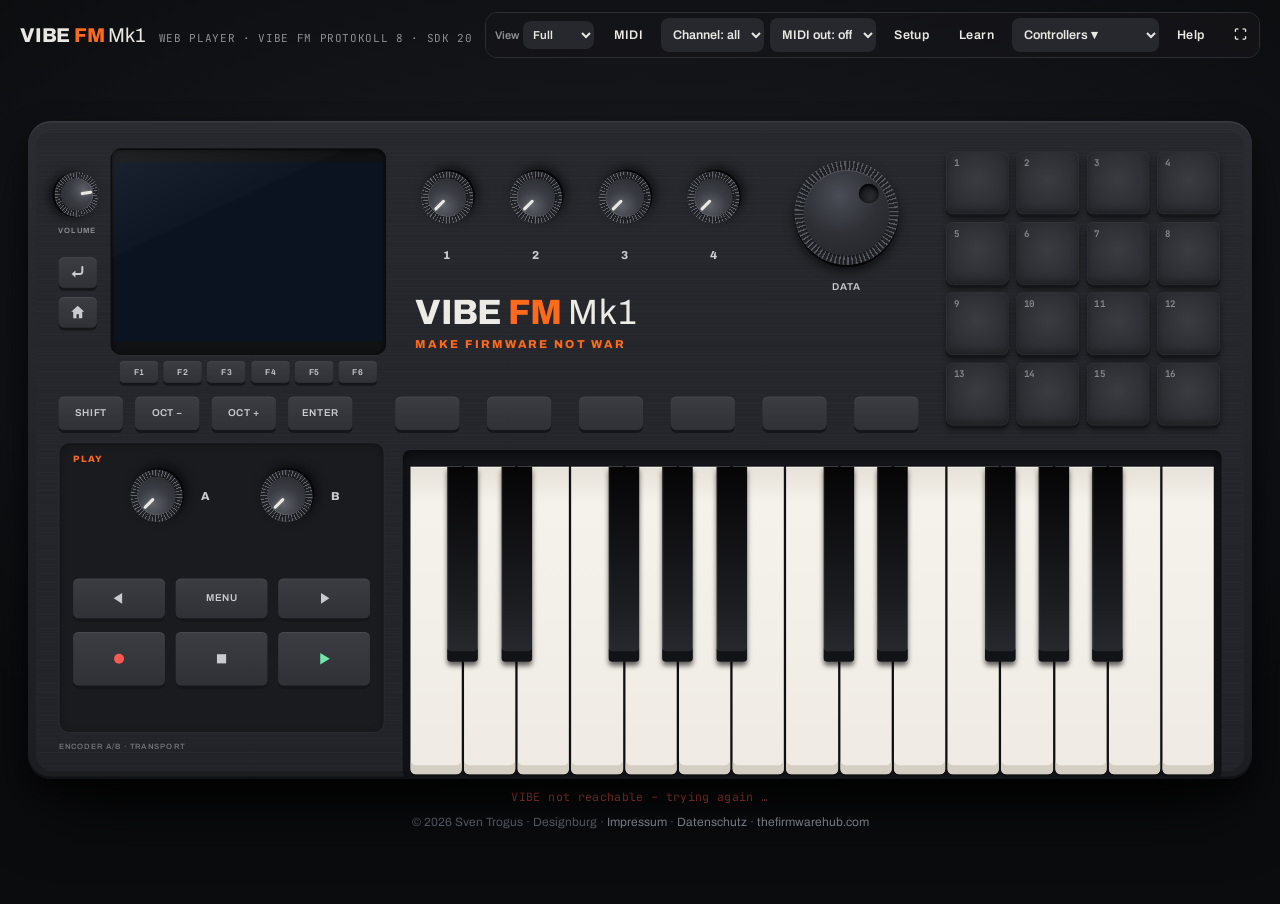
==== commit a7e04500: "3 November: buttons are e->down only (value always 0 in every host; vibe-check fails a firmware that" ====
--- a/emulator/index.html
+++ b/emulator/index.html
@@ -6,7 +6,7 @@
 <meta name="robots" content="noindex, nofollow">
 <meta name="theme-color" content="#0B0C0E">
 <meta name="description" content="VIBE FM Mk1 in the browser: play the device with its real firmware – pads, keys, sequencer, synth.">
-<title>VIBE FM Mk1 · Emulator</title>
+<title>VIBE FM Mk1 · Web Player</title>
 <link rel="icon" href="data:image/svg+xml,%3Csvg xmlns='http://www.w3.org/2000/svg' viewBox='0 0 32 32'%3E%3Crect width='32' height='32' rx='7' fill='%23111214'/%3E%3Crect x='6' y='6' width='9' height='9' rx='2' fill='%23FF6A1A'/%3E%3Crect x='17' y='6' width='9' height='9' rx='2' fill='%233FA9F5'/%3E%3Crect x='6' y='17' width='9' height='9' rx='2' fill='%23F5C93F'/%3E%3Crect x='17' y='17' width='9' height='9' rx='2' fill='%236EE7A8'/%3E%3C/svg%3E">
 <link rel="stylesheet" href="css/vibe.css">
 <style>
@@ -19,10 +19,15 @@
   .stagewrap.drop::after { content: 'Drop firmware (.wasm) here'; position: absolute; inset: 0; z-index: 20; display: grid; place-items: center; border: 3px dashed var(--accent); border-radius: 30px; background: rgba(11, 12, 14, 0.7); font: 800 28px var(--sans); color: var(--fg); }
   .dispmenu p { margin: 0 0 8px; color: #8A93A6; font-size: 11px; }
 </style>
+<style>/* (3.11.2026) the legal line under the device – not in the plugin window */
+  .legal { text-align: center; font: 12px var(--sans, system-ui, sans-serif); color: #6B7080; padding: 10px 16px 18px; }
+  .legal a { color: #9AA0AE; text-decoration: none; } .legal a:hover { color: #FF6A1A; text-decoration: underline; }
+  body.plugin .legal, body.editing .legal { display: none; }
+</style>
 </head>
 <body>
 <header class="topbar">
-  <div class="brand"><b>VIBE</b> <em>FM</em> <span>Mk1</span> <small>Emulator · VIBE FM Protokoll 7</small></div>
+  <div class="brand"><b>VIBE</b> <em>FM</em> <span>Mk1</span> <small>Web Player · VIBE FM Protokoll 8 · SDK 20</small></div>
   <nav class="tools" aria-label="Tools">
     <select id="fw" aria-label="Firmware"></select>
     <label class="viewsel" title="Editor: every parameter at once · Full: the whole device · Rack: the device without keys and pads, the display bigger · Display: just the screen, pixel-exact">View
@@ -73,6 +78,7 @@
   </div>
   <div id="rear" class="rear" aria-label="Rear panel: connectors"></div>
   <p id="status" class="status" role="status"></p>
+  <footer class="legal">© 2026 Sven Trogus · Designburg · <a href="https://thefirmwarehub.com/impressum/" target="_blank" rel="noopener">Impressum</a> · <a href="https://thefirmwarehub.com/impressum/#datenschutz" target="_blank" rel="noopener">Datenschutz</a> · <a href="https://thefirmwarehub.com/" target="_blank" rel="noopener">thefirmwarehub.com</a></footer>
 </main>
 
 <aside id="cheat" class="cheat" aria-label="Firmware cheat sheet" hidden><p class="none">Power on – then this shows how to play the running firmware.</p></aside>
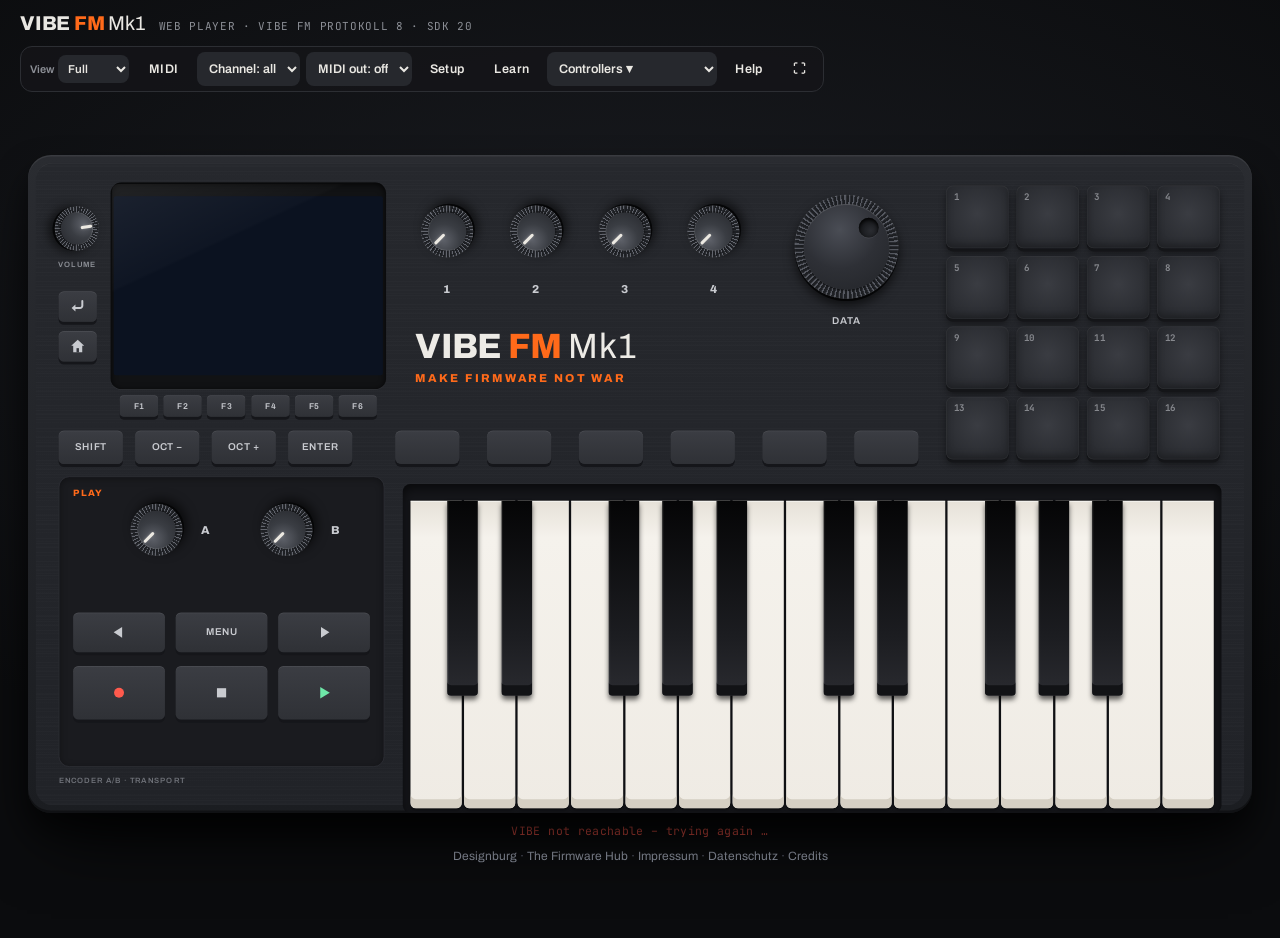
==== commit 5568d0cf: "3 November: HOME is the same in every firmware – tapped = what every control does (vg_controls, the " ====
--- a/emulator/index.html
+++ b/emulator/index.html
@@ -23,6 +23,15 @@
   .legal { text-align: center; font: 12px var(--sans, system-ui, sans-serif); color: #6B7080; padding: 10px 16px 18px; }
   .legal a { color: #9AA0AE; text-decoration: none; } .legal a:hover { color: #FF6A1A; text-decoration: underline; }
   body.plugin .legal, body.editing .legal { display: none; }
+  .credits a { color: #FF8A4A; text-decoration: none; } .credits a:hover { text-decoration: underline; }
+  .credits ul { font-size: 13.5px; }
+  /* (3.11.2026) the firmware library = the VIBE's main menu, drawn at 480 x 320 (2x) over the display */
+  @font-face { font-family: 'Roboto Condensed'; font-weight: 500; font-display: swap; src: url(fonts/roboto-condensed-latin-500-normal.woff2) format('woff2'); }
+  @font-face { font-family: 'Roboto Condensed'; font-weight: 600; font-display: swap; src: url(fonts/roboto-condensed-latin-600-normal.woff2) format('woff2'); }
+  .dispmenu.grid { padding: 0; overflow: hidden; background: #0B0D12; }
+  .dispmenu .menucv { display: block; width: 100%; height: 100%; cursor: pointer; }
+  /* (3.11.2026) the browser: the tool bar wraps instead of hiding its right end (Controllers, Setup, Learn) in a narrow window */
+  body:not(.plugin) .topbar { flex-wrap: wrap; } body:not(.plugin) .tools { flex-wrap: wrap; overflow-x: visible; }
 </style>
 </head>
 <body>
@@ -78,8 +87,53 @@
   </div>
   <div id="rear" class="rear" aria-label="Rear panel: connectors"></div>
   <p id="status" class="status" role="status"></p>
-  <footer class="legal">© 2026 Sven Trogus · Designburg · <a href="https://thefirmwarehub.com/impressum/" target="_blank" rel="noopener">Impressum</a> · <a href="https://thefirmwarehub.com/impressum/#datenschutz" target="_blank" rel="noopener">Datenschutz</a> · <a href="https://thefirmwarehub.com/" target="_blank" rel="noopener">thefirmwarehub.com</a></footer>
+  <footer class="legal"><a href="https://designburg.net/" target="_blank" rel="noopener">Designburg</a> · <a href="https://thefirmwarehub.com/" target="_blank" rel="noopener">The Firmware Hub</a> · <a href="https://thefirmwarehub.com/impressum/" target="_blank" rel="noopener">Impressum</a> · <a href="https://thefirmwarehub.com/impressum/#datenschutz" target="_blank" rel="noopener">Datenschutz</a> · <a href="#credits" id="credits-open">Credits</a></footer>
 </main>
+
+<dialog id="credits" class="help credits" aria-labelledby="credits-h">
+  <h2 id="credits-h">Credits</h2>
+  <div class="cols">
+    <section>
+      <h3>Thanks</h3>
+      <ul>
+        <li><b><a href="https://mandalars.org/" target="_blank" rel="noopener">MandaLars</a></b> (Lars, <a href="https://github.com/megagott" target="_blank" rel="noopener">megagott</a>) – SOUNDMASCHINE, the AOT compile line that makes firmwares fast on the VIBE, and the Launchpad 8 × 8 grid.</li>
+        <li><b><a href="https://github.com/AndrewGG88" target="_blank" rel="noopener">Andrew GG</a></b> – S1VAVE, and testing MIDI and SysEx on Windows.</li>
+      </ul>
+      <h3>Licence</h3>
+      <ul>
+        <li><b>VIBE FM Web Player, Protokoll and SDK</b> – <a href="https://www.apache.org/licenses/LICENSE-2.0" target="_blank" rel="noopener">Apache License 2.0</a>, © 2026 Sven Trogus (zvenson). VIBE FM is a registered trademark.</li>
+        <li><b>Fonts</b>: Archivo, Roboto Condensed, JetBrains Mono – <a href="https://openfontlicense.org/" target="_blank" rel="noopener">SIL Open Font License 1.1</a>.</li>
+      </ul>
+    </section>
+    <section>
+      <h3>Firmwares</h3>
+      <ul id="credits-fw"><li>…</li></ul>
+      <p class="note">Each firmware belongs to its author and comes under the licence named here.</p>
+    </section>
+  </div>
+  <form method="dialog"><button class="close">Close</button></form>
+</dialog>
+<script>/* (3.11.2026) Credits: the firmware list is read from the library, so it stays current */
+(() => {
+  const dlg = document.getElementById('credits'), ul = document.getElementById('credits-fw');
+  const open = async (e) => {
+    if (e) e.preventDefault();
+    try {
+      const lib = await (await fetch('firmware/index.json', { cache: 'no-cache' })).json();
+      ul.replaceChildren(...lib.map((f) => {
+        const li = document.createElement('li'), b = document.createElement('b');
+        b.textContent = (f.name || f.id) + (f.version ? ' ' + f.version : '');
+        const lic = !f.license ? 'all rights reserved' : f.license === 'proprietary' ? 'all rights reserved' : f.license;
+        li.append(b, ' – ' + (f.author || 'Designburg') + ' · ' + lic);
+        return li;
+      }));
+    } catch (err) { ul.replaceChildren(); }
+    dlg.showModal();
+  };
+  document.getElementById('credits-open').addEventListener('click', open);
+  if (location.hash === '#credits') open();
+})();
+</script>
 
 <aside id="cheat" class="cheat" aria-label="Firmware cheat sheet" hidden><p class="none">Power on – then this shows how to play the running firmware.</p></aside>
 
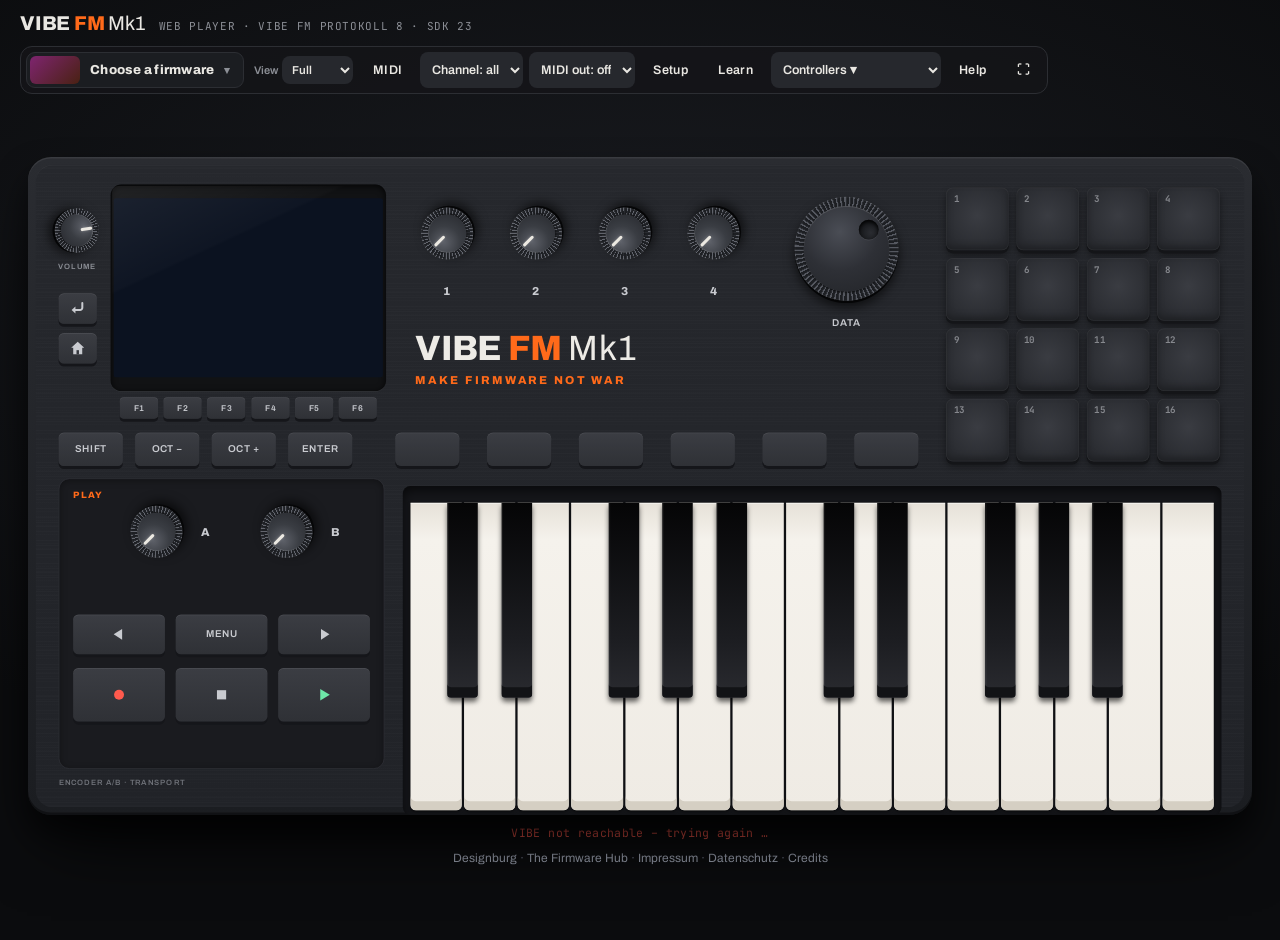
==== commit 9ee92268: "SDK 23 (6 November): the stage – a second, bigger picture your firmware draws itself (vibe_stage / v" ====
--- a/emulator/index.html
+++ b/emulator/index.html
@@ -25,6 +25,36 @@
   body.plugin .legal, body.editing .legal { display: none; }
   .credits a { color: #FF8A4A; text-decoration: none; } .credits a:hover { text-decoration: underline; }
   .credits ul { font-size: 13.5px; }
+  /* (3.11.2026) the firmware picker: a button with the firmware's picture, the list as tiles (host.js fwPick) */
+  .fwsel-native { position: absolute !important; width: 1px !important; height: 1px !important; opacity: 0; pointer-events: none; }
+  .fwpick { flex: none; display: flex; }
+  .tools .fwbtn { display: flex; align-items: center; gap: 10px; min-width: 210px; padding: 3px 12px 3px 3px; border-radius: 9px; background: #1B1D21; border: 1px solid var(--line); text-align: left; }
+  .tools .fwbtn:hover, .tools .fwbtn.open { background: #24272D; border-color: #3A3D44; }
+  .fwbtn .fwimg, .fwbtn .fwini { width: 50px; height: 28px; border-radius: 6px; object-fit: cover; flex: none; }
+  .fwlabel { display: flex; align-items: baseline; gap: 7px; min-width: 0; flex: 1; }
+  .fwlabel b { font: 800 13px var(--sans); letter-spacing: 0.02em; white-space: nowrap; overflow: hidden; text-overflow: ellipsis; }
+  .fwlabel small { font: 500 11px var(--mono); color: var(--muted); }
+  .fwcaret { font-style: normal; color: var(--muted); font-size: 11px; transition: transform 0.15s; } .fwbtn.open .fwcaret { transform: rotate(180deg); color: var(--accent); }
+  .fwini { display: grid; place-items: center; color: #fff; font: 800 12px var(--sans); letter-spacing: 0.06em; background: #2A2D33; }
+  .fwini.big { font-size: 20px; } .fwini.plus { background: transparent; border: 1.5px dashed #4A4E57; color: var(--muted); font-size: 26px; font-weight: 400; }
+  .fwpop { position: fixed; z-index: 60; overflow: auto; padding: 8px; border-radius: 16px; background: rgba(20, 21, 24, 0.97); border: 1px solid #34373E;
+           box-shadow: 0 22px 60px rgba(0, 0, 0, 0.6); display: grid; grid-template-columns: repeat(auto-fill, minmax(min(300px, 100%), 1fr)); gap: 6px; padding: 12px; backdrop-filter: blur(8px); }   /* (5.11.: the mega menu – as many columns as fit) */
+  .fwpop[hidden] { display: none; }
+  .fwrow { display: flex; align-items: center; gap: 11px; padding: 7px; border-radius: 11px; border: 1px solid transparent; background: transparent; color: var(--fg); text-align: left; cursor: pointer; min-width: 0; }
+  .fwrow:hover, .fwrow:focus-visible { background: #1F2228; border-color: #2E3138; outline: none; }
+  .fwrow.cur { border-color: var(--accent); background: rgba(255, 106, 26, 0.08); }
+  .fwrow .fwimg, .fwrow .fwini { width: 104px; height: 58px; border-radius: 8px; object-fit: cover; flex: none; box-shadow: 0 0 0 1px rgba(255, 255, 255, 0.06); }
+  .fwtxt { min-width: 0; }
+  .fwtxt b { display: block; font: 800 14px var(--sans); letter-spacing: 0.02em; white-space: nowrap; overflow: hidden; text-overflow: ellipsis; }
+  .fwtxt b em { font: 500 11px var(--mono); font-style: normal; color: var(--muted); margin-left: 7px; }
+  .fwtxt small { display: -webkit-box; -webkit-line-clamp: 2; -webkit-box-orient: vertical; overflow: hidden; margin-top: 3px; font: 400 11.5px/1.35 var(--sans); color: var(--muted); }
+  .fwrow.own { grid-column: 1 / -1; }
+  @media (max-width: 640px) { .fwpop { grid-template-columns: minmax(0, 1fr); } .tools .fwbtn { min-width: 0; } .fwbtn .fwlabel small { display: none; } }
+  .bigback { position: absolute; top: 14px; left: 16px; z-index: 2; min-height: 36px; padding: 0 16px; border: 1px solid #34373E; border-radius: 10px; background: #1B1D21; color: #E9E7E2; font: 700 13px 'Archivo', system-ui, sans-serif; cursor: pointer; }
+  .bigback:hover { background: #26282D; border-color: #FF6A1A; }
+  /* (3.11.2026) a firmware asked for the input, the built-in microphone waits for a click: the button calls */
+  #tb-in.ask { animation: inask 1s ease-in-out infinite alternate; }
+  @keyframes inask { from { box-shadow: 0 0 0 0 rgba(255, 106, 26, 0); } to { box-shadow: 0 0 0 4px rgba(255, 106, 26, 0.85); } }
   /* (3.11.2026) the firmware library = the VIBE's main menu, drawn at 480 x 320 (2x) over the display */
   @font-face { font-family: 'Roboto Condensed'; font-weight: 500; font-display: swap; src: url(fonts/roboto-condensed-latin-500-normal.woff2) format('woff2'); }
   @font-face { font-family: 'Roboto Condensed'; font-weight: 600; font-display: swap; src: url(fonts/roboto-condensed-latin-600-normal.woff2) format('woff2'); }
@@ -36,7 +66,7 @@
 </head>
 <body>
 <header class="topbar">
-  <div class="brand"><b>VIBE</b> <em>FM</em> <span>Mk1</span> <small>Web Player · VIBE FM Protokoll 8 · SDK 20</small></div>
+  <div class="brand"><b>VIBE</b> <em>FM</em> <span>Mk1</span> <small>Web Player · VIBE FM Protokoll 8 · SDK 23</small></div>
   <nav class="tools" aria-label="Tools">
     <select id="fw" aria-label="Firmware"></select>
     <label class="viewsel" title="Editor: every parameter at once · Full: the whole device · Rack: the device without keys and pads, the display bigger · Display: just the screen, pixel-exact">View
@@ -48,7 +78,8 @@
       </select>
     </label>
     <button type="button" id="tb-rear" class="wide" title="Show or hide the rear panel connectors">Rear panel</button>
-    <button type="button" id="tb-in" class="wide" title="Microphone or audio interface: channel 1 = IN 1, channel 2 = IN 2">Audio input</button>
+    <button type="button" id="tb-in" class="wide" title="Microphone or audio interface on / off: channel 1 = IN 1, channel 2 = IN 2">Audio input</button>
+    <select id="insel" class="wide" aria-label="Audio input device" title="Which input: your audio interface, a USB microphone – the laptop's own microphone hears its speakers" hidden></select>
     <button type="button" id="tb-media" class="wide" title="Media: folders the firmware may read (samples, songs) – click to pick one, or drop a folder onto the device">Media</button>
     <button type="button" id="tb-midi" class="wide" title="USB MIDI: keyboard, Launchpad Mini MK3, BeatStep Pro …">MIDI</button>
     <select id="midich" aria-label="MIDI channel" title="Global MIDI channel: only messages on this channel reach the firmware (pads on channel 10 and the controller mapping always apply)"><option value="0">Channel: all</option><option value="1">Channel 1</option><option value="2">Channel 2</option><option value="3">Channel 3</option><option value="4">Channel 4</option><option value="5">Channel 5</option><option value="6">Channel 6</option><option value="7">Channel 7</option><option value="8">Channel 8</option><option value="9">Channel 9</option><option value="10">Channel 10</option><option value="11">Channel 11</option><option value="12">Channel 12</option><option value="13">Channel 13</option><option value="14">Channel 14</option><option value="15">Channel 15</option><option value="16">Channel 16</option></select>
@@ -56,6 +87,7 @@
     <button type="button" id="tb-setup" class="wide" title="Set up a controller: walks you through every VIBE control, you move the matching one on your controller">Setup</button>
     <button type="button" id="tb-learn" class="wide" title="MIDI learn: tap a VIBE control, then move one on your controller. Shift+click clears all mappings">Learn</button>
     <select id="ctlsel" class="wide" aria-label="Controller profile" title="Controller profiles: which one maps your controller, load one, save yours, share it – the same file works on the VIBE, in the plugin and here"></select>
+    <button type="button" id="tb-stage" class="wide" title="The firmware's stage: a bigger picture it draws itself – once: above the device, again: the stage alone (Esc: back)" hidden>Stage</button>
     <button type="button" id="tb-cheat" title="Cheat sheet of the running firmware, right of the device">Cheat sheet</button>
     <button type="button" id="tb-help">Help</button>
     <button type="button" id="tb-full" aria-label="Full screen">⛶</button>
@@ -73,7 +105,6 @@
         <p class="lead">One instrument, many firmwares. What you play here is the same code that will run on the device.</p>
         <div class="cta">
           <button type="button" id="power-on" class="go"><span class="pwr">⏻</span>Power on</button>
-          <button type="button" id="power-demo" class="demo">▶ Hear the demo</button>
         </div>
         <ul class="hints">
           <li>Tap <b>pads &amp; keys</b></li>
@@ -97,11 +128,13 @@
       <h3>Thanks</h3>
       <ul>
         <li><b><a href="https://mandalars.org/" target="_blank" rel="noopener">MandaLars</a></b> (Lars, <a href="https://github.com/megagott" target="_blank" rel="noopener">megagott</a>) – SOUNDMASCHINE, the AOT compile line that makes firmwares fast on the VIBE, and the Launchpad 8 × 8 grid.</li>
-        <li><b><a href="https://github.com/AndrewGG88" target="_blank" rel="noopener">Andrew GG</a></b> – S1VAVE, and testing MIDI and SysEx on Windows.</li>
+        <li><b><a href="https://github.com/AndrewGG88" target="_blank" rel="noopener">Andrew GG</a></b> – S1VAVE, testing MIDI and SysEx on Windows, and finding why an Editor page stood there empty here.</li>
+        <li><b><a href="https://stevendressler.bandcamp.com/album/music-of-the-man-5000-years-ago" target="_blank" rel="noopener">Steven Dressler</a></b> – testing the plugin in Logic Pro: presets and projects now keep their sound, FM-1 firmwares included.</li>
       </ul>
       <h3>Licence</h3>
       <ul>
         <li><b>VIBE FM Web Player, Protokoll and SDK</b> – <a href="https://www.apache.org/licenses/LICENSE-2.0" target="_blank" rel="noopener">Apache License 2.0</a>, © 2026 Sven Trogus (zvenson). VIBE FM is a registered trademark.</li>
+        <li><b>DOOM</b> engine: © 1993–1996 id Software, © 2005–2014 Simon Howard, doomgeneric – <a href="https://www.gnu.org/licenses/old-licenses/gpl-2.0.html" target="_blank" rel="noopener">GPL-2.0 or later</a>. Map: <a href="https://freedoom.github.io/" target="_blank" rel="noopener">Freedoom</a> FreeDM, © the Freedoom contributors (BSD-style licence).</li>
         <li><b>Fonts</b>: Archivo, Roboto Condensed, JetBrains Mono – <a href="https://openfontlicense.org/" target="_blank" rel="noopener">SIL Open Font License 1.1</a>.</li>
       </ul>
     </section>
--- a/emulator/css/vibe.css
+++ b/emulator/css/vibe.css
@@ -50,6 +50,12 @@
 .bigdisp.on { display: flex; }
 .bigdisp canvas { image-rendering: pixelated; image-rendering: crisp-edges; border-radius: 6px; box-shadow: 0 0 60px #000; }
 .stagewrap { position: relative; -webkit-touch-callout: none; user-select: none; -webkit-user-select: none; }
+/* SDK 23: the firmware's stage above the device (its ratio kept, the firmware's background in the margins); alone: the window */
+#stagebox { flex: none; margin: 0 0 12px; border-radius: 10px; overflow: hidden; box-shadow: 0 10px 40px rgba(0, 0, 0, .5); touch-action: none; }
+#stagebox canvas { display: block; width: 100%; height: 100%; image-rendering: auto; }
+body.stagefull #stagewrap, body.stagefull .legal, body.stagefull #rear, body.stagefull #cheat { display: none !important; }   /* (the bar stays: the firmware list, STAGE back to the device) */
+body.stagefull .stage { padding: 0 !important; } body.stagefull #stagebox { margin: 0; border-radius: 6px; box-shadow: none; }
+#tb-stage.on { color: #FF60BE; }
 .device {
   position: absolute; left: 0; top: 0; width: 1600px; height: 860px; transform-origin: 0 0;
   border-radius: 30px; overflow: hidden; touch-action: none; user-select: none; -webkit-user-select: none; -webkit-touch-callout: none;
@@ -278,10 +284,10 @@
 
 /* ---------- the plugin's Editor view (editor.js): every parameter at once ---------- */
 body.editing .stage, body.editing #status, body.editing .cheat, body.editing #cheat { display: none !important; }
-.editor { position: fixed; inset: 58px 0 0 0; display: grid; grid-template-columns: 300px 1fr; gap: 18px; padding: 8px 18px 18px; overflow: hidden; }
+.editor { position: fixed; inset: 58px 0 0 0; display: grid; grid-template-columns: 480px 1fr; gap: 18px; padding: 8px 18px 18px; overflow: hidden; }   /* (31.10.: the display 1:1 – 300 px made VOX unreadable in the plugin) */
 .editor[hidden] { display: none; }
 .ed-side { display: flex; flex-direction: column; gap: 12px; min-height: 0; }
-.ed-disp { width: 300px; height: 200px; border-radius: 10px; border: 1px solid var(--line); image-rendering: auto; background: #000; }
+.ed-disp { width: 480px; height: 320px; border-radius: 10px; border: 1px solid var(--line); image-rendering: auto; background: #000; }
 .ed-tabs { display: flex; flex-wrap: wrap; gap: 6px; }
 .ed-tab { flex: 1 0 44px; padding: 9px 0; border-radius: 8px; border: 1px solid var(--line); background: #17191d; color: var(--fg); font: 800 15px var(--sans); cursor: pointer; }
 .ed-tab.on { background: var(--ed-acc, #FF60BE); border-color: var(--ed-acc, #FF60BE); color: #111; }
@@ -334,6 +340,7 @@
 .ed-xy::before, .ed-xy::after { content: ''; position: absolute; background: #2a2d33; }
 .ed-xy::before { left: 50%; top: 0; width: 1px; height: 100%; } .ed-xy::after { top: 50%; left: 0; height: 1px; width: 100%; }
 .ed-dot { position: absolute; width: 14px; height: 14px; margin: -7px 0 0 -7px; border-radius: 50%; background: var(--ed-acc, #FF60BE); box-shadow: 0 0 0 3px rgba(255,255,255,.12); pointer-events: none; }
+@media (max-width: 1000px) { .editor { grid-template-columns: 300px 1fr; } .ed-disp { width: 300px; height: 200px; } }
 @media (max-width: 760px) { .editor { grid-template-columns: 1fr; overflow-y: auto; } .ed-disp { width: 100%; height: auto; aspect-ratio: 3 / 2; } }
 
 /* the View dropdown (27.10.): Editor · Full · Rack · Display */
